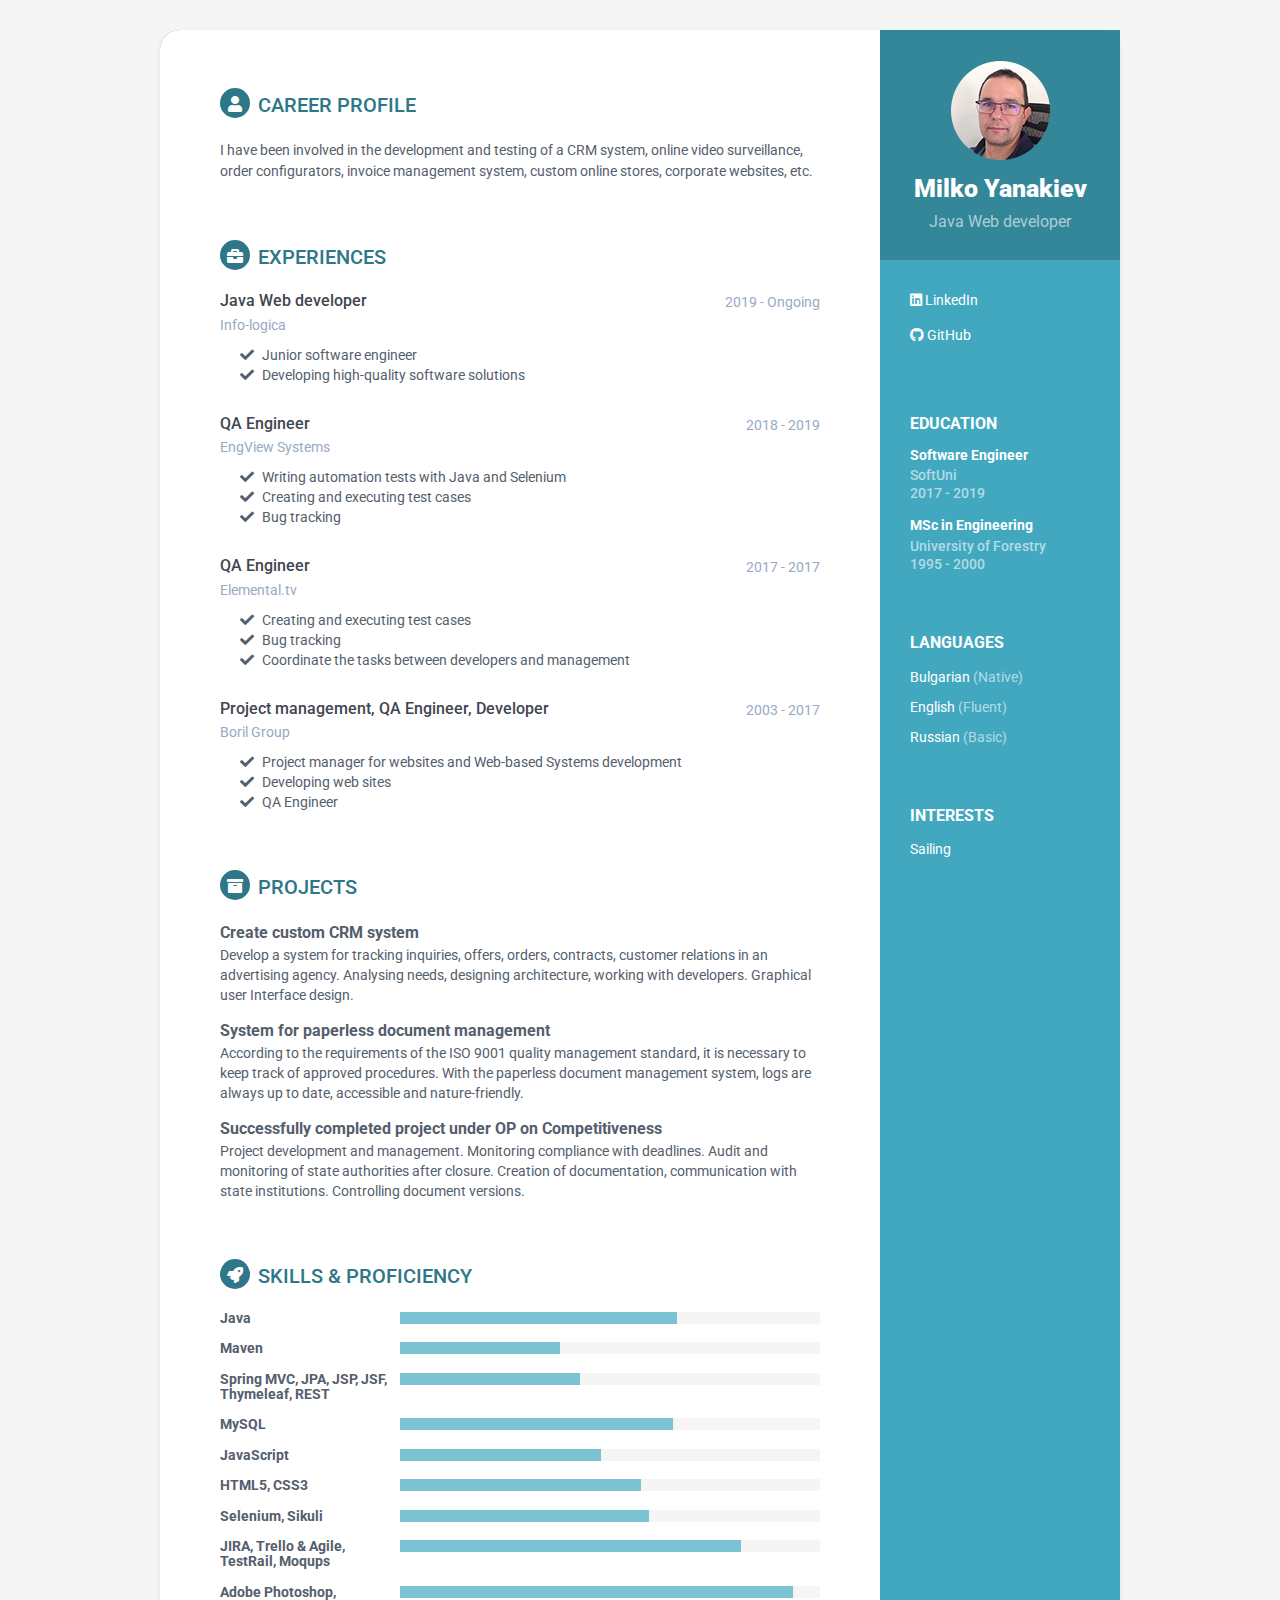
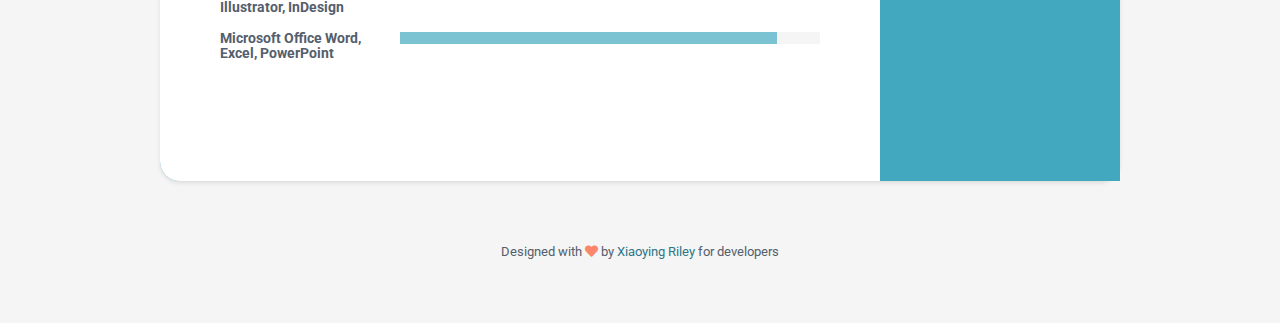
==== index.html @ 783be92c "JAVA amount update." ====
<!DOCTYPE html>
<!--[if IE 8]>
<html lang="en" class="ie8"> <![endif]-->
<!--[if IE 9]>
<html lang="en" class="ie9"> <![endif]-->
<!--[if !IE]><!-->
<html lang="en" xmlns="http://www.w3.org/1999/html"> <!--<![endif]-->
<head>
    <title>Milko's Resume</title>
    <!-- Meta -->
    <meta charset="utf-8">
    <meta content="IE=edge" http-equiv="X-UA-Compatible">
    <meta content="width=device-width, initial-scale=1.0" name="viewport">
    <meta content="Resume of Milko Yanakiev. Java developer" name="description">
    <meta content="Xiaoying Riley at 3rd Wave Media" name="author">
    <link href="favicon.ico" rel="shortcut icon">
<!--    <link href='https://fonts.googleapis.com/css?family=Roboto:400,500,400italic,300italic,300,500italic,700,700italic,900,900italic' rel='stylesheet' type='text/css'>-->
    <!-- Global CSS -->
    <link href="assets/plugins/bootstrap/css/bootstrap.min.css" rel="stylesheet">
    <!-- Plugins CSS -->
<!--    <link href="assets/plugins/font-awesome/css/font-awesome.css" rel="stylesheet">-->

    <!-- Theme CSS -->
    <link href="assets/css/styles.css" id="theme-style" rel="stylesheet">
    <!-- HTML5 shim and Respond.js for IE8 support of HTML5 elements and media queries -->
    <!--[if lt IE 9]>
    <script src="https://oss.maxcdn.com/html5shiv/3.7.2/html5shiv.min.js"></script>
    <script src="https://oss.maxcdn.com/respond/1.4.2/respond.min.js"></script>
    <![endif]-->
</head>

<body>
    <div class="wrapper">
        <div class="sidebar-wrapper">
            <div class="profile-container">
                <img alt="" class="profile" src="assets/images/profile.png"/>
                <h1 class="name">Milko Yanakiev</h1>
                <h3 class="tagline">Java Web developer</h3>

            </div><!--//profile-container-->
            <div class="contact-container container-block">
                <ul class="list-unstyled contact-list">
                    <li><a href="https://www.linkedin.com/in/milko-yanakiev/" target="_blank"><i class="fab fa-linkedin"></i> LinkedIn</a></li>
                    <li><a href="https://github.com/mvyanakiev" target="_blank"><i class="fab fa-github"></i> GitHub</a></li>
                </ul>

            </div><!--//contact-container-->
            <div class="education-container container-block">
                <h2 class="container-block-title">Education</h2>
                <div class="item">
                    <h4 class="degree">Software Engineer</h4>
                    <h5 class="meta">SoftUni</h5>
                    <div class="time">2017 - 2019</div>
                </div><!--//item-->
                <div class="item">
                    <h4 class="degree">MSc in Engineering</h4>
                    <h5 class="meta">University of Forestry</h5>
                    <div class="time">1995 - 2000</div>
                </div><!--//item-->
            </div><!--//education-container-->

            <div class="languages-container container-block">
                <h2 class="container-block-title">Languages</h2>
                <ul class="list-unstyled interests-list">
                    <li>Bulgarian <span class="lang-desc">(Native)</span></li>
                    <li>English <span class="lang-desc">(Fluent)</span></li>
                    <li>Russian <span class="lang-desc">(Basic)</span></li>
                </ul>
            </div><!--//interests-->

            <div class="interests-container container-block">
                <h2 class="container-block-title">Interests</h2>
                <ul class="list-unstyled interests-list">
                    <li>Sailing</li>
                </ul>
            </div><!--//interests-->

        </div><!--//sidebar-wrapper-->

        <div class="main-wrapper">

            <section class="section summary-section">
                <h2 class="section-title"><i class="fa fa-user"></i>Career Profile</h2>
                <div class="summary">
                    <p>I have been involved in the development and testing of a CRM system, online video surveillance, order
                        configurators, invoice management system, custom online stores, corporate websites, etc.</p>
                </div><!--//summary-->
            </section><!--//section-->

            <section class="section experiences-section">
                <h2 class="section-title"><i class="fa fa-briefcase"></i>Experiences</h2>

                <div class="item">
                    <div class="meta">
                        <div class="upper-row">
                            <h3 class="job-title">Java Web developer</h3>
                            <div class="time">2019 - Ongoing</div>
                        </div><!--//upper-row-->
                        <div class="company">Info-logica</div>
                    </div><!--//meta-->
                    <div class="details">
                        <p>
                        <ul>
                            <li>Junior software engineer</li>
                            <li>Developing high-quality software solutions</li>
                        </ul>
                        </p>
                    </div><!--//details-->
                </div><!--//item-->

                <div class="item">
                    <div class="meta">
                        <div class="upper-row">
                            <h3 class="job-title">QA Engineer</h3>
                            <div class="time">2018 - 2019</div>
                        </div><!--//upper-row-->
                        <div class="company">EngView Systems</div>
                    </div><!--//meta-->
                    <div class="details">
                        <p>
                        <ul>
                            <li>Writing automation tests with Java and Selenium</li>
                            <li>Creating and executing test cases</li>
                            <li>Bug tracking</li>
                        </ul>
                        </p>
                    </div><!--//details-->
                </div><!--//item-->

                <div class="item">
                    <div class="meta">
                        <div class="upper-row">
                            <h3 class="job-title">QA Engineer</h3>
                            <div class="time">2017 - 2017</div>
                        </div><!--//upper-row-->
                        <div class="company">Elemental.tv</div>
                    </div><!--//meta-->
                    <div class="details">
                        <p>
                        <ul>
                            <li>Creating and executing test cases</li>
                            <li>Bug tracking</li>
                            <li>Coordinate the tasks between developers and management</li>
                        </ul>
                        </p>
                    </div><!--//details-->
                </div><!--//item-->

                <div class="item">
                    <div class="meta">
                        <div class="upper-row">
                            <h3 class="job-title">Project management, QA Engineer, Developer</h3>
                            <div class="time">2003 - 2017</div>
                        </div><!--//upper-row-->
                        <div class="company">Boril Group</div>
                    </div><!--//meta-->
                    <div class="details">
                        <p>
                        <ul>
                            <li>Project manager for websites and Web-based Systems development</li>
                            <li>Developing web sites</li>
                            <li>QA Engineer</li>
                        </ul>
                        </p>

                    </div>
                </div>
            </section>

            <section class="section projects-section">
                <h2 class="section-title"><i class="fa fa-archive"></i>Projects</h2>
                <div class="item">
                    <span class="project-title"><strong>Create custom CRM system</strong></span>
                    <br>
                    <span class="project-tagline">Develop a system for tracking inquiries, offers, orders, contracts, customer relations in an advertising agency. Analysing needs, designing architecture, working with developers. Graphical user Interface design.</span>
                </div><!--//item-->
                <div class="item">
                    <span class="project-title"><strong>System for paperless document management</strong></span>
                    <br>
                    <span class="project-tagline">According to the requirements of the ISO 9001 quality management standard, it is necessary to keep track of approved procedures. With the paperless document management system, logs are always up to date, accessible and nature-friendly.</span>
                </div><!--//item-->
                <div class="item">
                    <span class="project-title"><strong>Successfully completed project under OP on Competitiveness</strong></span>
                    <br>
                    <span class="project-tagline">Project development and management. Monitoring compliance with deadlines. Audit and monitoring of state authorities after closure. Creation of documentation, communication with state institutions. Controlling document versions.
</span>
                </div><!--//item-->


            </section><!--//section-->

            <section class="skills-section section">
                <h2 class="section-title"><i class="fa fa-rocket"></i>Skills &amp; Proficiency</h2>
                <div class="skillset">

                    <div class="item">
                        <h3 class="level-title">Java</h3>
                        <div class="level-bar">
                            <div class="level-bar-inner" data-level="69%">
                            </div>
                        </div><!--//level-bar-->
                    </div><!--//item-->

                    <div class="item">
                        <h3 class="level-title">Maven</h3>
                        <div class="level-bar">
                            <div class="level-bar-inner" data-level="40%">
                            </div>
                        </div><!--//level-bar-->

                    </div><!--//item-->
                    <div class="item">
                        <h3 class="level-title">Spring MVC, JPA, JSP, JSF, Thymeleaf, REST</h3>
                        <div class="level-bar">
                            <div class="level-bar-inner" data-level="45%">
                            </div>
                        </div><!--//level-bar-->
                    </div><!--//item-->

                    <div class="item">
                        <h3 class="level-title">MySQL</h3>
                        <div class="level-bar">
                            <div class="level-bar-inner" data-level="68%">
                            </div>
                        </div><!--//level-bar-->
                    </div><!--//item-->

                    <div class="item">
                        <h3 class="level-title">JavaScript</h3>
                        <div class="level-bar">
                            <div class="level-bar-inner" data-level="50%">
                            </div>
                        </div><!--//level-bar-->
                    </div><!--//item-->

                    <div class="item">
                        <h3 class="level-title">HTML5, CSS3</h3>
                        <div class="level-bar">
                            <div class="level-bar-inner" data-level="60%">
                            </div>
                        </div><!--//level-bar-->
                    </div><!--//item-->

                    <div class="item">
                        <h3 class="level-title">Selenium, Sikuli</h3>
                        <div class="level-bar">
                            <div class="level-bar-inner" data-level="62%">
                            </div>
                        </div><!--//level-bar-->
                    </div><!--//item-->

                    <div class="item">
                        <h3 class="level-title">JIRA, Trello & Agile, TestRail, Moqups</h3>
                        <div class="level-bar">
                            <div class="level-bar-inner" data-level="85%">
                            </div>
                        </div><!--//level-bar-->
                    </div><!--//item-->

                    <div class="item">
                        <h3 class="level-title">Adobe Photoshop, Illustrator, InDesign</h3>
                        <div class="level-bar">
                            <div class="level-bar-inner" data-level="98%">
                            </div>
                        </div><!--//level-bar-->
                    </div><!--//item-->

                    <div class="item">
                        <h3 class="level-title">Microsoft Office Word, Excel, PowerPoint</h3>
                        <div class="level-bar">
                            <div class="level-bar-inner" data-level="94%">
                            </div>
                        </div><!--//level-bar-->
                    </div><!--//item-->

                </div>
            </section><!--//skills-section-->

        </div><!--//main-body-->
    </div>

    <footer class="footer">
        <div class="text-center">
            <!--/* This template is released under the Creative Commons Attribution 3.0 License. Please keep the attribution link below when using for your own project. Thank you for your support. :) If you'd like to use the template without the attribution, you can check out other license options via our website: themes.3rdwavemedia.com */-->
            <small class="copyright">Designed with <i class="fa fa-heart"></i> by <a href="http://themes.3rdwavemedia.com" target="_blank">Xiaoying Riley</a> for developers
            </small>
        </div><!--//container-->
    </footer><!--//footer-->

    <!-- Javascript -->
    <script src="assets/plugins/jquery-1.11.3.min.js" type="text/javascript"></script>
    <script src="assets/plugins/bootstrap/js/bootstrap.min.js" type="text/javascript"></script>
    <!-- custom js -->
    <script src="assets/js/main.js" type="text/javascript"></script>
</body>
</html>
---- assets/css/styles.css ----
/*   
 * Template Name: Orbit - Responsive Resume/CV Template for Developers
 * Version: 1.0
 * Author: Xiaoying Riley
 * Twitter: @3rdwave_themes
 * License: Creative Commons Attribution 3.0 License
 * Website: http://themes.3rdwavemedia.com/
*/
/* styles.css */
/* ======= Base ======= */
@import url(https://use.fontawesome.com/releases/v5.8.2/css/all.css);
@import url('https://fonts.googleapis.com/css?family=Roboto:400,700&display=swap');

body {
    font-family: 'Roboto', sans-serif;
    color: #545E6C;
    background: #f5f5f5;
    font-size: 14px;
    padding: 30px;
    -webkit-font-smoothing: antialiased;
    -moz-osx-font-smoothing: grayscale;
}

h1,
h2,
h3,
h4,
h5,
h6 {
    font-weight: 700;
}

a {
    color: #2d7788;
    -webkit-transition: all 0.4s ease-in-out;
    -moz-transition: all 0.4s ease-in-out;
    -ms-transition: all 0.4s ease-in-out;
    -o-transition: all 0.4s ease-in-out;
}

a:hover {
    text-decoration: underline;
    color: #1a454f;
}

a:focus {
    text-decoration: none;
}

p {
    line-height: 1.5;
}

.wrapper {
    background: #42A8C0;
    max-width: 960px;
    margin: 0 auto;
    position: relative;
    -webkit-box-shadow: 0px 2px 4px rgba(0, 0, 0, 0.1);
    -moz-box-shadow: 0px 2px 4px rgba(0, 0, 0, 0.1);
    box-shadow: 0px 2px 4px rgba(0, 0, 0, 0.1);
    border-radius: 20px;
}

.sidebar-wrapper {
    background: #42A8C0;
    position: absolute;
    right: 0;
    width: 240px;
    height: 100%;
    min-height: 800px;
    color: #fff;
}

.sidebar-wrapper a {
    color: #fff;
}

.sidebar-wrapper .profile-container {
    padding: 30px;
    background: rgba(0, 0, 0, 0.2);
    text-align: center;
    color: #fff;
}

.sidebar-wrapper .name {
    font-size: 25px;
    font-weight: 900;
    margin-top: 0;
    margin-bottom: 10px;
}

.sidebar-wrapper .tagline {
    color: rgba(255, 255, 255, 0.6);
    font-size: 16px;
    font-weight: 400;
    margin-top: 0;
    margin-bottom: 0;
}

.sidebar-wrapper .profile {
    margin-bottom: 15px;
}

.sidebar-wrapper .contact-list .fa {
    margin-right: 5px;
    font-size: 18px;
    vertical-align: middle;
}

.sidebar-wrapper .contact-list li {
    margin-bottom: 15px;
}

.sidebar-wrapper .contact-list li:last-child {
    margin-bottom: 0;
}

.sidebar-wrapper .contact-list .email .fa {
    font-size: 14px;
}

.sidebar-wrapper .container-block {
    padding: 30px;
}

.sidebar-wrapper .container-block-title {
    text-transform: uppercase;
    font-size: 16px;
    font-weight: 700;
    margin-top: 0;
    margin-bottom: 15px;
}

.sidebar-wrapper .degree {
    font-size: 14px;
    margin-top: 0;
    margin-bottom: 5px;
}

.sidebar-wrapper .education-container .item {
    margin-bottom: 15px;
}

.sidebar-wrapper .education-container .item:last-child {
    margin-bottom: 0;
}

.sidebar-wrapper .education-container .meta {
    color: rgba(255, 255, 255, 0.6);
    font-weight: 500;
    margin-bottom: 0;
    margin-top: 0;
}

.sidebar-wrapper .education-container .time {
    color: rgba(255, 255, 255, 0.6);
    font-weight: 500;
    margin-bottom: 0px;
}

.sidebar-wrapper .languages-container .lang-desc {
    color: rgba(255, 255, 255, 0.6);
}

.sidebar-wrapper .languages-list {
    margin-bottom: 0;
}

.sidebar-wrapper .languages-list li {
    margin-bottom: 10px;
}

.sidebar-wrapper .languages-list li:last-child {
    margin-bottom: 0;
}

.sidebar-wrapper .interests-list {
    margin-bottom: 0;
}

.sidebar-wrapper .interests-list li {
    margin-bottom: 10px;
}

.sidebar-wrapper .interests-list li:last-child {
    margin-bottom: 0;
}

.main-wrapper {
    background: #fff;
    padding: 60px;
    padding-right: 300px;
    border-radius: 20px;
}

.main-wrapper .section-title {
    text-transform: uppercase;
    font-size: 20px;
    font-weight: 500;
    color: #2d7788;
    position: relative;
    margin-top: 0;
    margin-bottom: 20px;
}

.main-wrapper .section-title .fa {
    width: 30px;
    height: 30px;
    margin-right: 8px;
    display: inline-block;
    color: #fff;
    -webkit-border-radius: 50%;
    -moz-border-radius: 50%;
    -ms-border-radius: 50%;
    -o-border-radius: 50%;
    border-radius: 50%;
    -moz-background-clip: padding;
    -webkit-background-clip: padding-box;
    background-clip: padding-box;
    background: #2d7788;
    text-align: center;
    padding-top: 8px;
    font-size: 16px;
    position: relative;
    top: -2px;
}

.main-wrapper .section {
    margin-bottom: 60px;
}

.main-wrapper .experiences-section .item {
    margin-bottom: 30px;
}

.main-wrapper .upper-row {
    position: relative;
    overflow: hidden;
    margin-bottom: 2px;
    padding-bottom: 3px;
}

.main-wrapper .job-title {
    color: #3F4650;
    font-size: 16px;
    margin-top: 0;
    margin-bottom: 0;
    font-weight: 500;
    height: auto;
}

.main-wrapper .time {
    position: absolute;
    right: 0;
    top: 0;
    color: #97AAC3;
}

.main-wrapper .company {
    margin-bottom: 10px;
    color: #97AAC3;
}

.main-wrapper .project-title {
    font-size: 16px;
    font-weight: 400;
    margin-top: 0;
    margin-bottom: 1em;
}

.main-wrapper .projects-section .intro {
    margin-bottom: 30px;
}

.main-wrapper .projects-section .item {
    margin-bottom: 15px;
}

.skillset .item {
    margin-bottom: 15px;
    overflow: hidden;
}

.skillset .level-title {
    font-size: 14px;
    margin-top: 0;
    margin-bottom: 12px;
}

.skillset .level-bar {
    height: 12px;
    background: #f5f5f5;
}

.skillset .level-bar-inner {
    height: 12px;
    background: #7bc2d3;
}

.footer {
    padding: 30px;
    padding-top: 60px;
}

.footer .copyright {
    line-height: 1.6;
    color: #545E6C;
    font-size: 13px;
}

.footer .fa-heart {
    color: #fb866a;
}


/* added by Milko */

.details ul {
    margin-top: 0;
    margin-bottom: 10px;
    list-style: none outside;
    padding-inline-start: 20px;
}

.details ul li:before {
    font-family: "Font Awesome 5 Free";
    content: '\f00c';
    font-weight: 900;
    margin-right: 0.6em;
}


/* Extra small devices (phones, less than 768px) */
@media (max-width: 767px) {
    .sidebar-wrapper {
        position: static;
        width: inherit;
    }

    .main-wrapper {
        padding: 30px;
    }

    .main-wrapper .time {
        position: static;
        display: block;
        margin-top: 5px;
    }

    .main-wrapper .upper-row {
        margin-bottom: 0;
    }
}

/* Small devices (tablets, 768px and up) */
/* Medium devices (desktops, 992px and up) */
@media (min-width: 992px) {
    .skillset .level-title {
        display: inline-block;
        float: left;
        width: 30%;
        margin-bottom: 0;
    }

    .skillset .level-bar {
        display: inline-block;
        width: 70%;
        float: left;
        position: relative;
        top: 1px;
    }
}

/* Large devices (large desktops, 1200px and up) */
/* Ex-Large devices (large desktops, 1200px and up) */
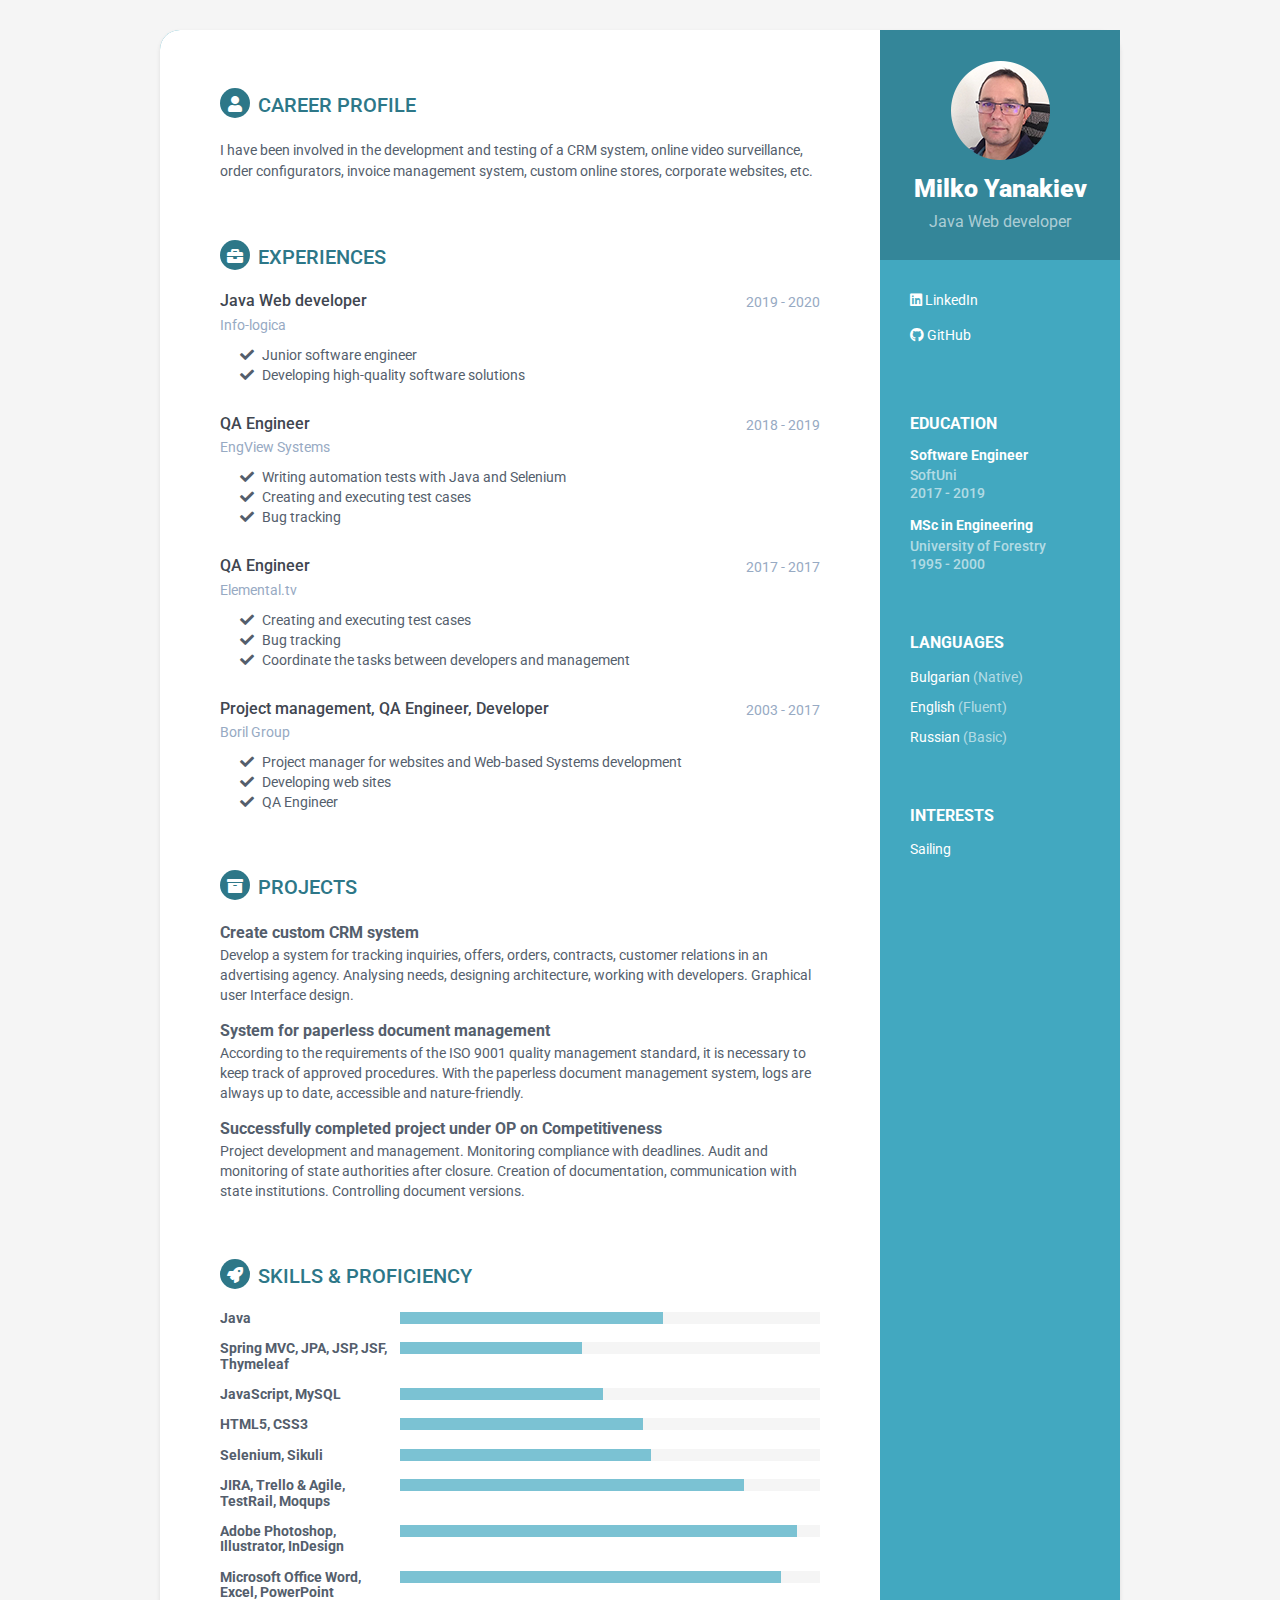
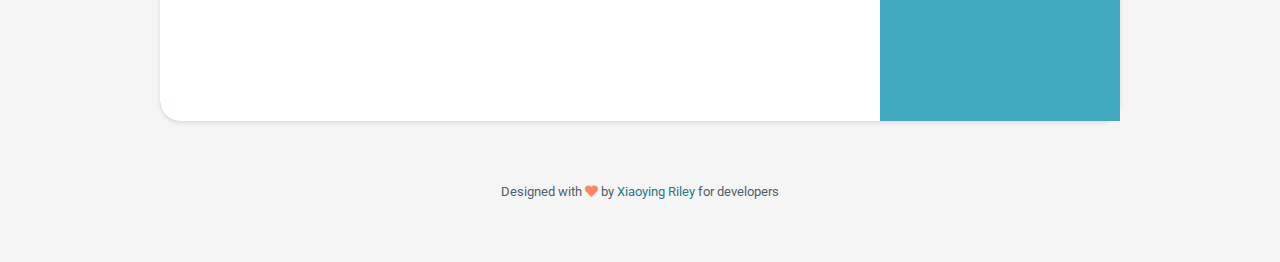
==== commit 55dcdf04: "Add year of end." ====
--- a/index.html
+++ b/index.html
@@ -94,7 +94,7 @@
                     <div class="meta">
                         <div class="upper-row">
                             <h3 class="job-title">Java Web developer</h3>
-                            <div class="time">2019 - Ongoing</div>
+                            <div class="time">2019 - 2020</div>
                         </div><!--//upper-row-->
                         <div class="company">Info-logica</div>
                     </div><!--//meta-->
@@ -196,21 +196,13 @@
                     <div class="item">
                         <h3 class="level-title">Java</h3>
                         <div class="level-bar">
-                            <div class="level-bar-inner" data-level="69%">
-                            </div>
-                        </div><!--//level-bar-->
-                    </div><!--//item-->
-
-                    <div class="item">
-                        <h3 class="level-title">Maven</h3>
-                        <div class="level-bar">
-                            <div class="level-bar-inner" data-level="40%">
-                            </div>
-                        </div><!--//level-bar-->
-
-                    </div><!--//item-->
-                    <div class="item">
-                        <h3 class="level-title">Spring MVC, JPA, JSP, JSF, Thymeleaf, REST</h3>
+                            <div class="level-bar-inner" data-level="65%">
+                            </div>
+                        </div><!--//level-bar-->
+                    </div><!--//item-->
+
+                    <div class="item">
+                        <h3 class="level-title">Spring MVC, JPA, JSP, JSF, Thymeleaf</h3>
                         <div class="level-bar">
                             <div class="level-bar-inner" data-level="45%">
                             </div>
@@ -218,15 +210,7 @@
                     </div><!--//item-->
 
                     <div class="item">
-                        <h3 class="level-title">MySQL</h3>
-                        <div class="level-bar">
-                            <div class="level-bar-inner" data-level="68%">
-                            </div>
-                        </div><!--//level-bar-->
-                    </div><!--//item-->
-
-                    <div class="item">
-                        <h3 class="level-title">JavaScript</h3>
+                        <h3 class="level-title">JavaScript, MySQL</h3>
                         <div class="level-bar">
                             <div class="level-bar-inner" data-level="50%">
                             </div>
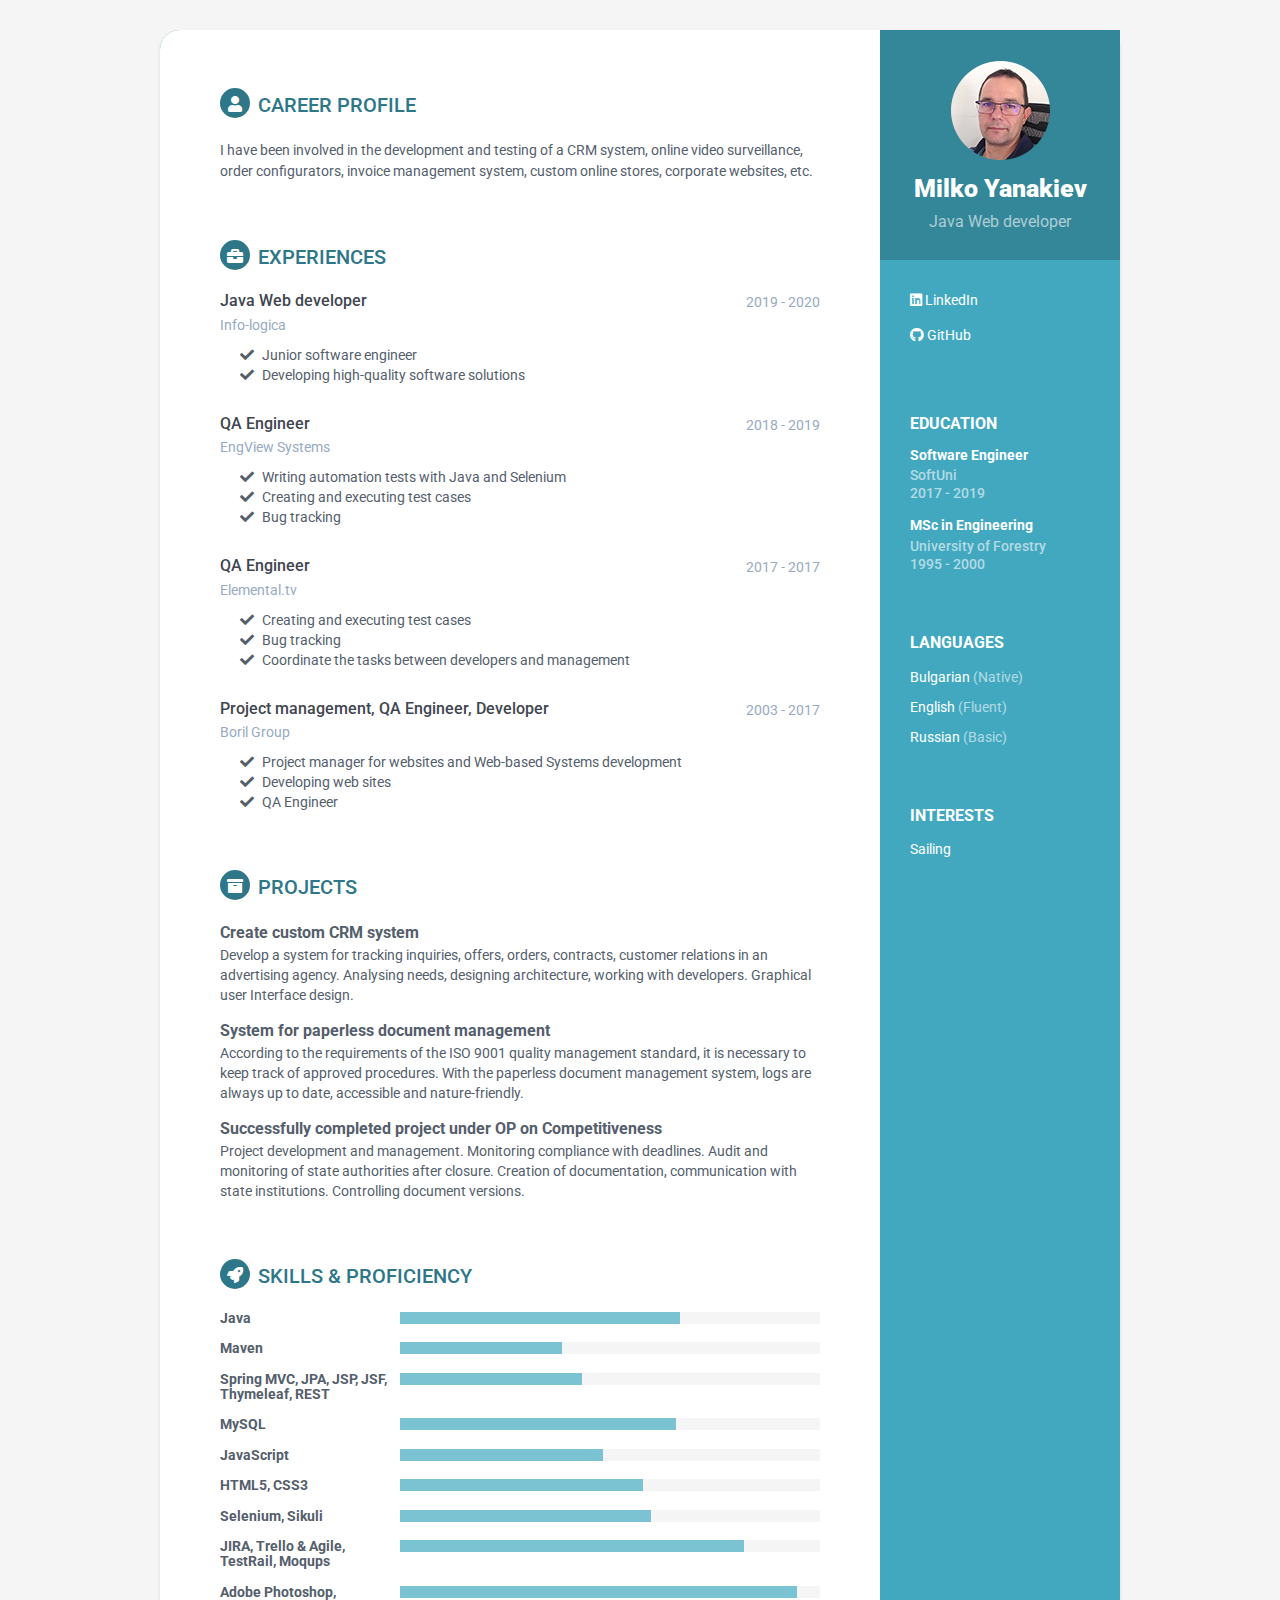
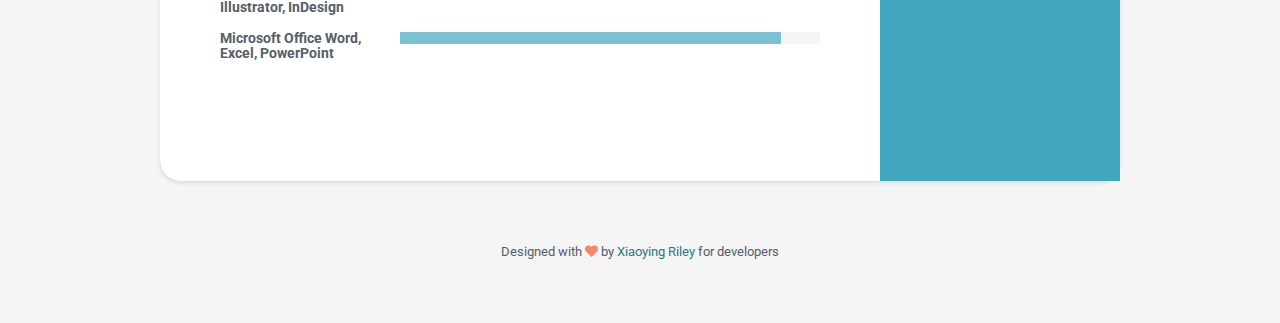
==== commit f49cf4b2: "Merge pull request #2 from mvyanakiev/infologica-end" ====
--- a/index.html
+++ b/index.html
@@ -196,13 +196,21 @@
                     <div class="item">
                         <h3 class="level-title">Java</h3>
                         <div class="level-bar">
-                            <div class="level-bar-inner" data-level="65%">
-                            </div>
-                        </div><!--//level-bar-->
-                    </div><!--//item-->
-
-                    <div class="item">
-                        <h3 class="level-title">Spring MVC, JPA, JSP, JSF, Thymeleaf</h3>
+                            <div class="level-bar-inner" data-level="69%">
+                            </div>
+                        </div><!--//level-bar-->
+                    </div><!--//item-->
+
+                    <div class="item">
+                        <h3 class="level-title">Maven</h3>
+                        <div class="level-bar">
+                            <div class="level-bar-inner" data-level="40%">
+                            </div>
+                        </div><!--//level-bar-->
+
+                    </div><!--//item-->
+                    <div class="item">
+                        <h3 class="level-title">Spring MVC, JPA, JSP, JSF, Thymeleaf, REST</h3>
                         <div class="level-bar">
                             <div class="level-bar-inner" data-level="45%">
                             </div>
@@ -210,7 +218,15 @@
                     </div><!--//item-->
 
                     <div class="item">
-                        <h3 class="level-title">JavaScript, MySQL</h3>
+                        <h3 class="level-title">MySQL</h3>
+                        <div class="level-bar">
+                            <div class="level-bar-inner" data-level="68%">
+                            </div>
+                        </div><!--//level-bar-->
+                    </div><!--//item-->
+
+                    <div class="item">
+                        <h3 class="level-title">JavaScript</h3>
                         <div class="level-bar">
                             <div class="level-bar-inner" data-level="50%">
                             </div>
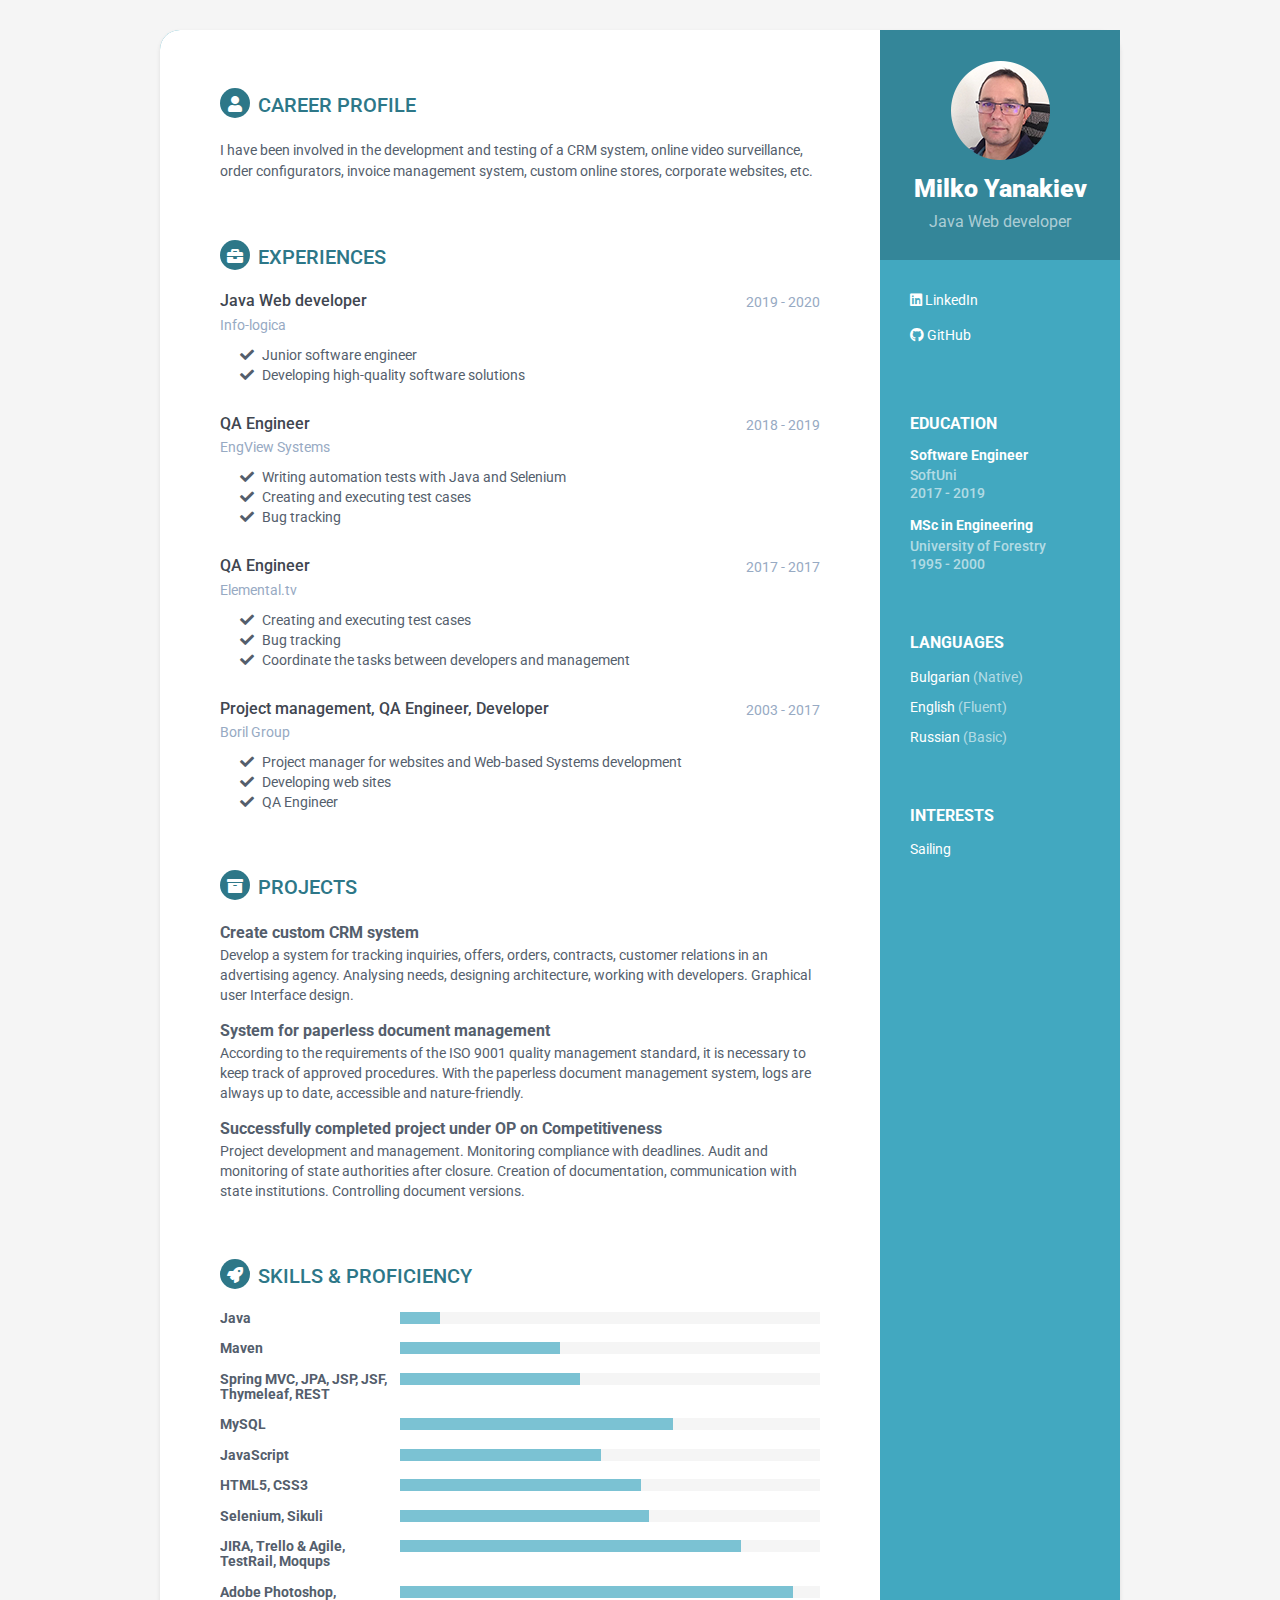
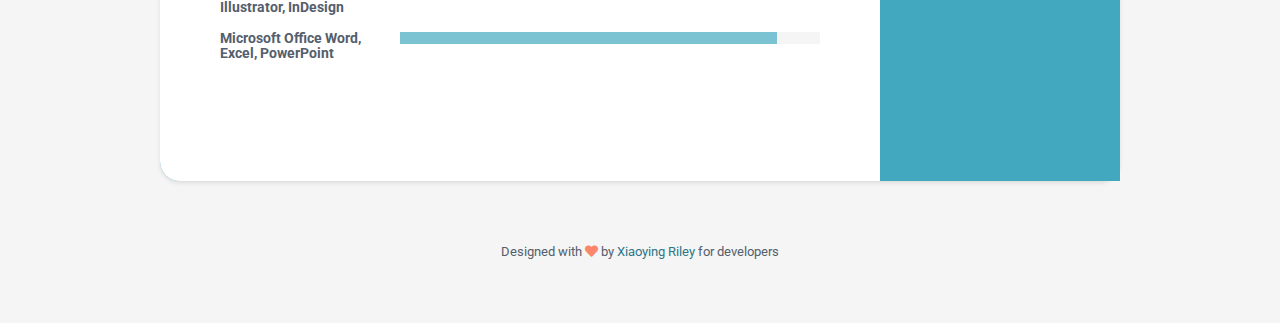
==== commit 1e3bb93d: "J-10%" ====
--- a/index.html
+++ b/index.html
@@ -196,8 +196,8 @@
                     <div class="item">
                         <h3 class="level-title">Java</h3>
                         <div class="level-bar">
-                            <div class="level-bar-inner" data-level="69%">
-                            </div>
+                            <div class="level-bar-inner" data-level="10%">
+                        </div>
                         </div><!--//level-bar-->
                     </div><!--//item-->
 
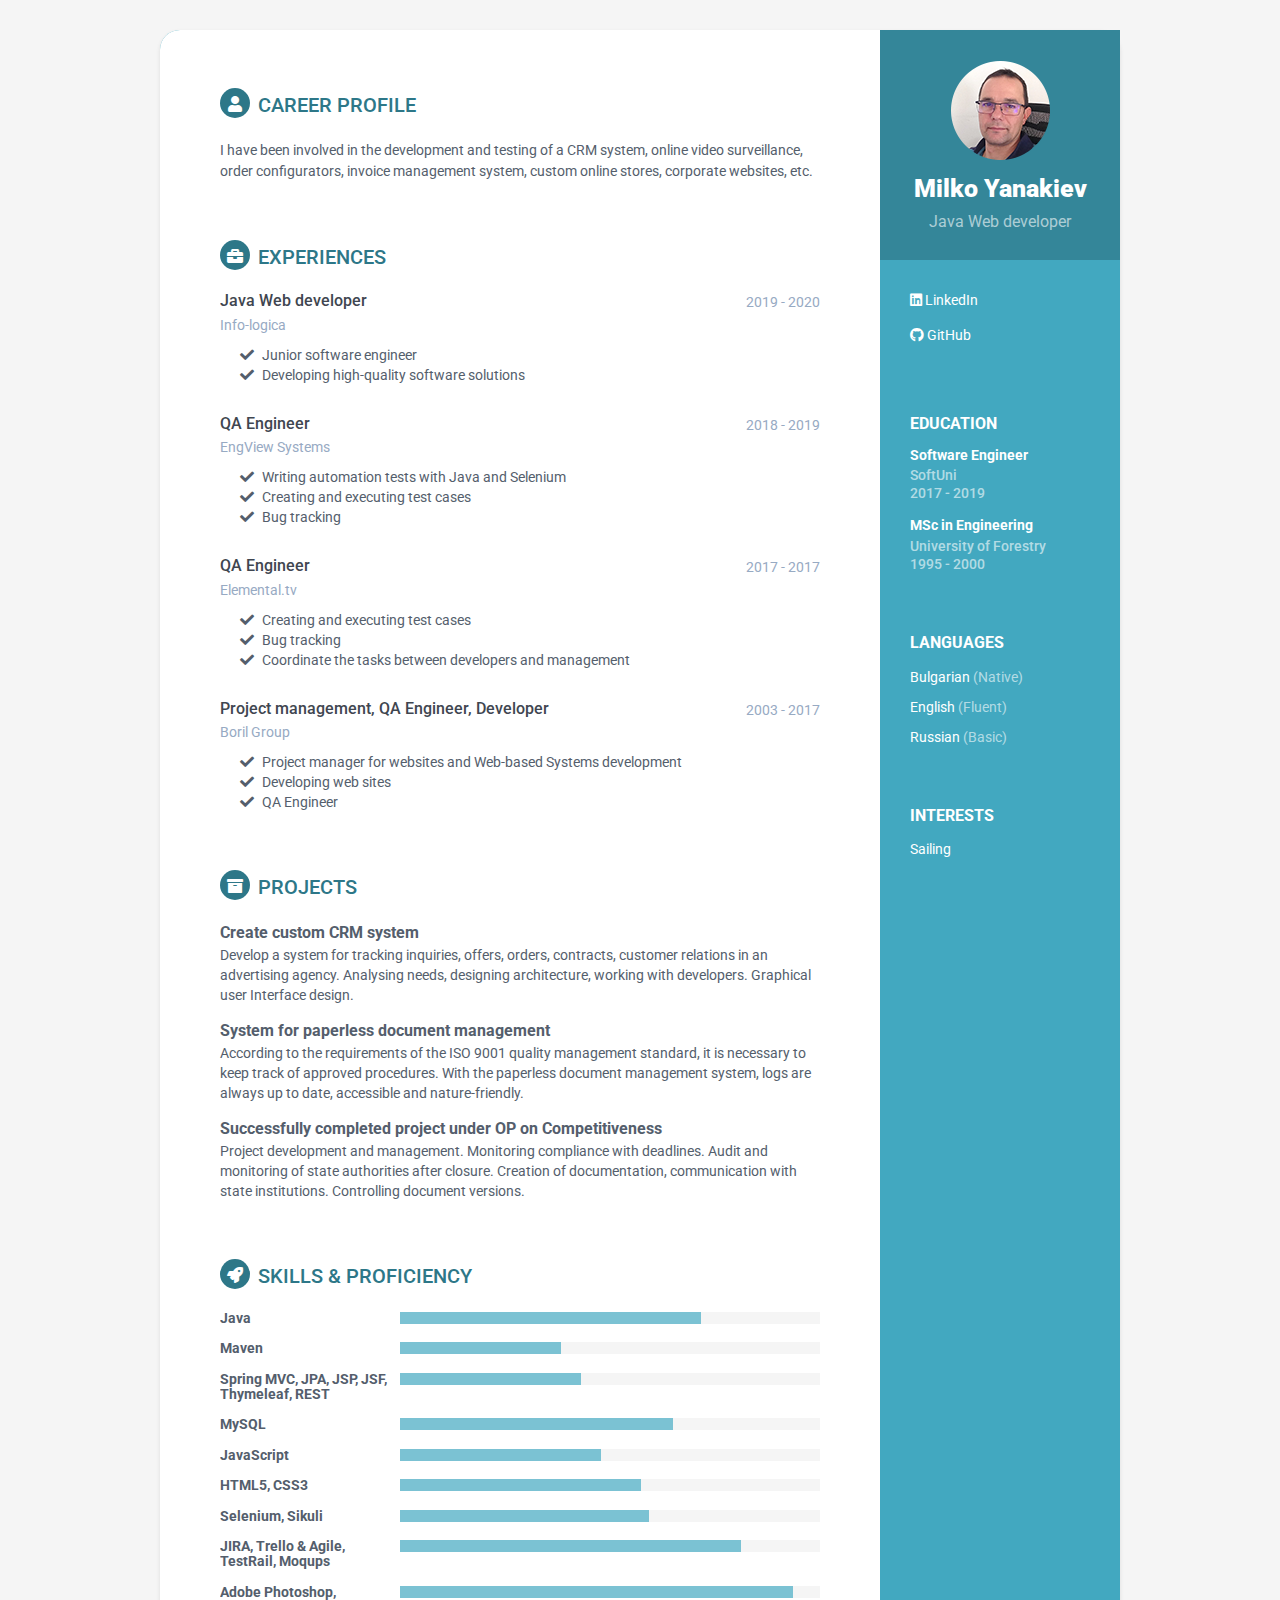
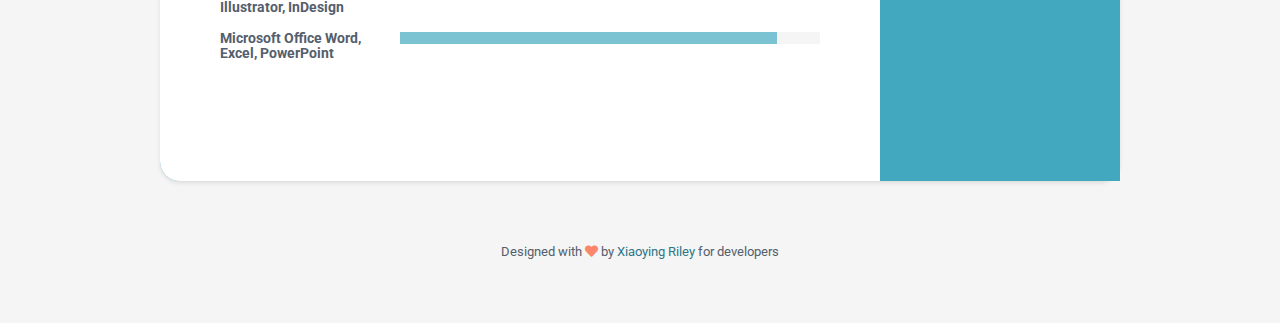
==== commit f204c077: "Java restore." ====
--- a/index.html
+++ b/index.html
@@ -196,8 +196,8 @@
                     <div class="item">
                         <h3 class="level-title">Java</h3>
                         <div class="level-bar">
-                            <div class="level-bar-inner" data-level="10%">
-                        </div>
+                            <div class="level-bar-inner" data-level="75%">
+                            </div>
                         </div><!--//level-bar-->
                     </div><!--//item-->
 
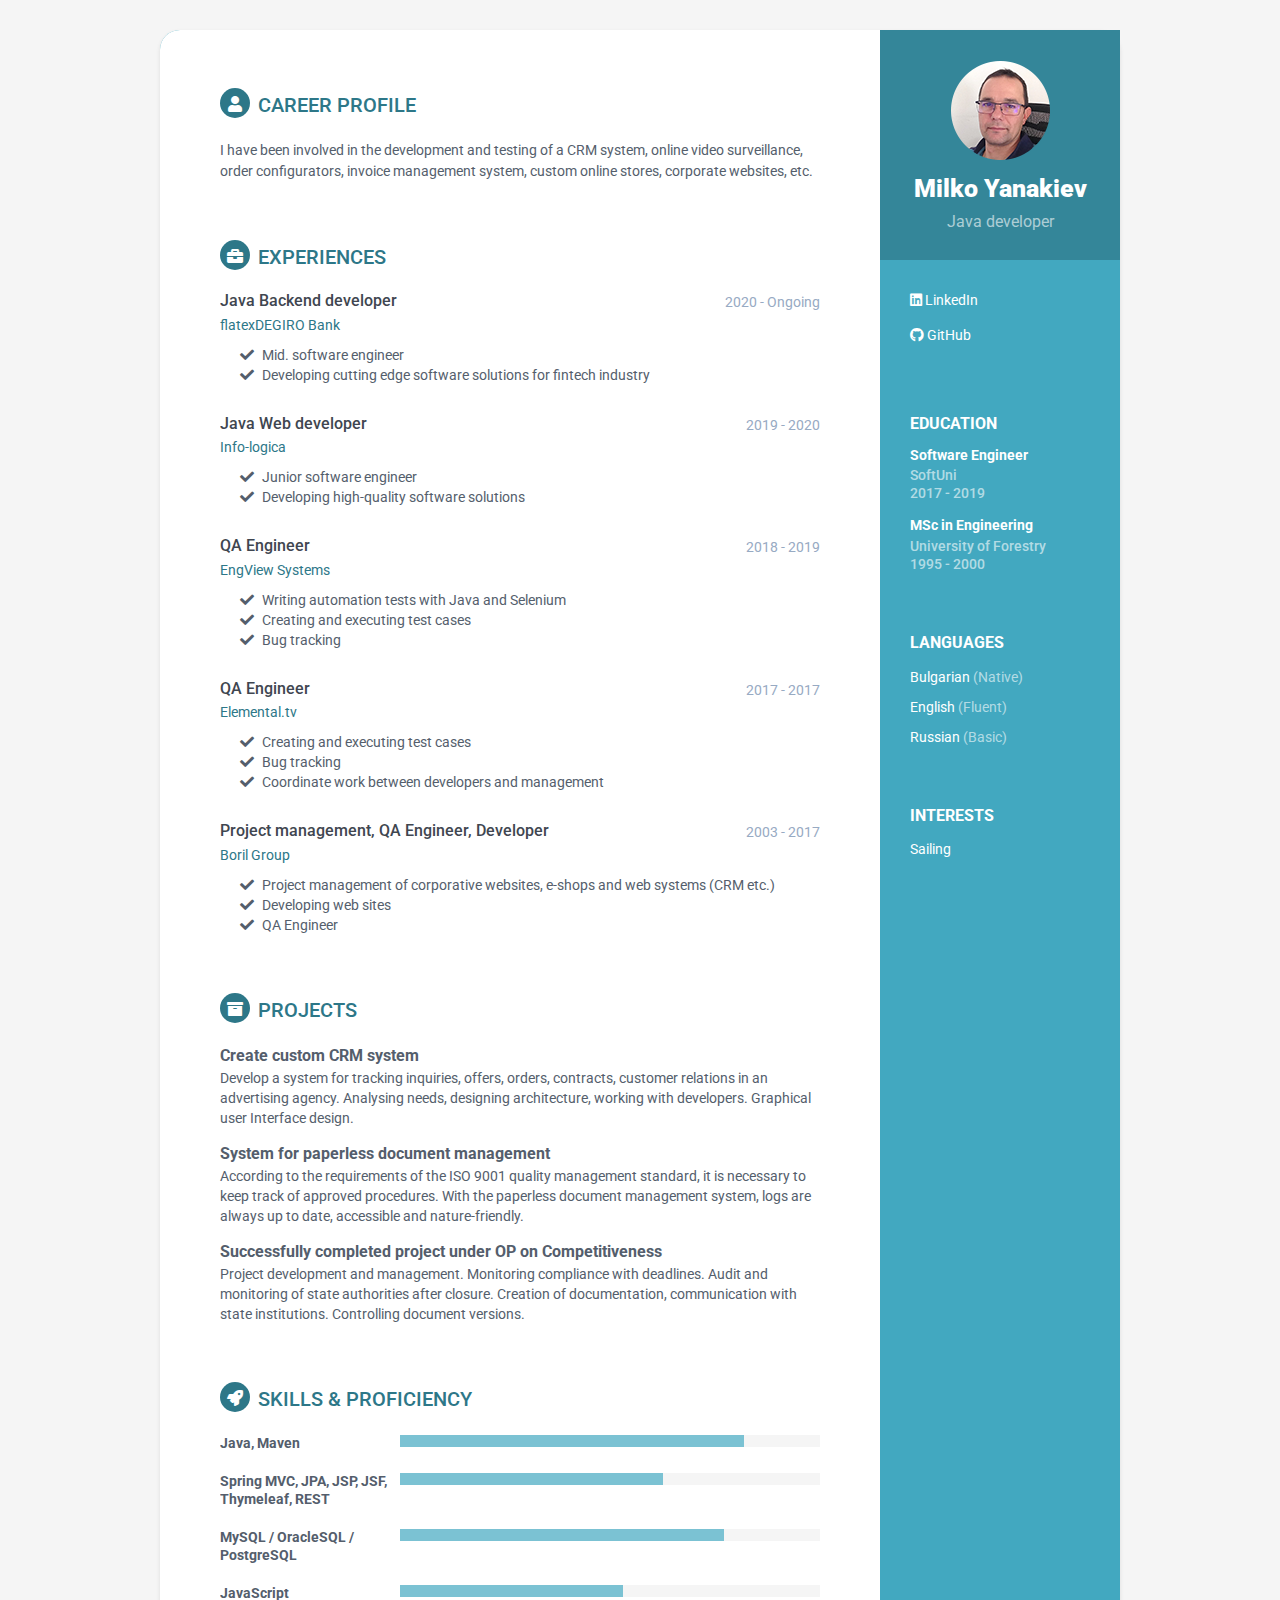
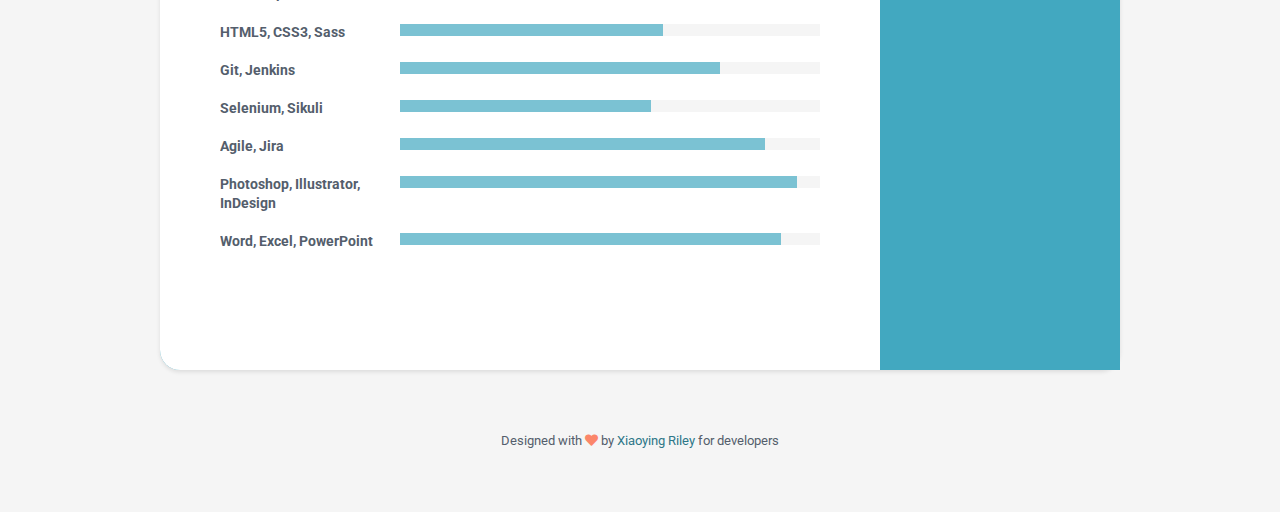
==== commit 89c22311: "Updated." ====
--- a/index.html
+++ b/index.html
@@ -6,285 +6,312 @@
 <!--[if !IE]><!-->
 <html lang="en" xmlns="http://www.w3.org/1999/html"> <!--<![endif]-->
 <head>
-    <title>Milko's Resume</title>
-    <!-- Meta -->
-    <meta charset="utf-8">
-    <meta content="IE=edge" http-equiv="X-UA-Compatible">
-    <meta content="width=device-width, initial-scale=1.0" name="viewport">
-    <meta content="Resume of Milko Yanakiev. Java developer" name="description">
-    <meta content="Xiaoying Riley at 3rd Wave Media" name="author">
-    <link href="favicon.ico" rel="shortcut icon">
-<!--    <link href='https://fonts.googleapis.com/css?family=Roboto:400,500,400italic,300italic,300,500italic,700,700italic,900,900italic' rel='stylesheet' type='text/css'>-->
-    <!-- Global CSS -->
-    <link href="assets/plugins/bootstrap/css/bootstrap.min.css" rel="stylesheet">
-    <!-- Plugins CSS -->
-<!--    <link href="assets/plugins/font-awesome/css/font-awesome.css" rel="stylesheet">-->
-
-    <!-- Theme CSS -->
-    <link href="assets/css/styles.css" id="theme-style" rel="stylesheet">
-    <!-- HTML5 shim and Respond.js for IE8 support of HTML5 elements and media queries -->
-    <!--[if lt IE 9]>
-    <script src="https://oss.maxcdn.com/html5shiv/3.7.2/html5shiv.min.js"></script>
-    <script src="https://oss.maxcdn.com/respond/1.4.2/respond.min.js"></script>
-    <![endif]-->
+  <title>Milko's Resume</title>
+  <!-- Meta -->
+  <meta charset="utf-8">
+  <meta content="IE=edge" http-equiv="X-UA-Compatible">
+  <meta content="width=device-width, initial-scale=1.0" name="viewport">
+  <meta content="Resume of Milko Yanakiev. Java developer" name="description">
+  <meta content="Xiaoying Riley at 3rd Wave Media" name="author">
+  <link href="favicon.ico" rel="shortcut icon">
+  <!--    <link href='https://fonts.googleapis.com/css?family=Roboto:400,500,400italic,300italic,300,500italic,700,700italic,900,900italic' rel='stylesheet' type='text/css'>-->
+  <!-- Global CSS -->
+  <link href="assets/plugins/bootstrap/css/bootstrap.min.css" rel="stylesheet">
+  <!-- Plugins CSS -->
+  <!--    <link href="assets/plugins/font-awesome/css/font-awesome.css" rel="stylesheet">-->
+
+  <!-- Theme CSS -->
+  <link href="assets/css/styles.css" id="theme-style" rel="stylesheet">
+  <!-- HTML5 shim and Respond.js for IE8 support of HTML5 elements and media queries -->
+  <!--[if lt IE 9]>
+  <script src="https://oss.maxcdn.com/html5shiv/3.7.2/html5shiv.min.js"></script>
+  <script src="https://oss.maxcdn.com/respond/1.4.2/respond.min.js"></script>
+  <![endif]-->
 </head>
 
 <body>
-    <div class="wrapper">
-        <div class="sidebar-wrapper">
-            <div class="profile-container">
-                <img alt="" class="profile" src="assets/images/profile.png"/>
-                <h1 class="name">Milko Yanakiev</h1>
-                <h3 class="tagline">Java Web developer</h3>
-
-            </div><!--//profile-container-->
-            <div class="contact-container container-block">
-                <ul class="list-unstyled contact-list">
-                    <li><a href="https://www.linkedin.com/in/milko-yanakiev/" target="_blank"><i class="fab fa-linkedin"></i> LinkedIn</a></li>
-                    <li><a href="https://github.com/mvyanakiev" target="_blank"><i class="fab fa-github"></i> GitHub</a></li>
-                </ul>
-
-            </div><!--//contact-container-->
-            <div class="education-container container-block">
-                <h2 class="container-block-title">Education</h2>
-                <div class="item">
-                    <h4 class="degree">Software Engineer</h4>
-                    <h5 class="meta">SoftUni</h5>
-                    <div class="time">2017 - 2019</div>
-                </div><!--//item-->
-                <div class="item">
-                    <h4 class="degree">MSc in Engineering</h4>
-                    <h5 class="meta">University of Forestry</h5>
-                    <div class="time">1995 - 2000</div>
-                </div><!--//item-->
-            </div><!--//education-container-->
-
-            <div class="languages-container container-block">
-                <h2 class="container-block-title">Languages</h2>
-                <ul class="list-unstyled interests-list">
-                    <li>Bulgarian <span class="lang-desc">(Native)</span></li>
-                    <li>English <span class="lang-desc">(Fluent)</span></li>
-                    <li>Russian <span class="lang-desc">(Basic)</span></li>
-                </ul>
-            </div><!--//interests-->
-
-            <div class="interests-container container-block">
-                <h2 class="container-block-title">Interests</h2>
-                <ul class="list-unstyled interests-list">
-                    <li>Sailing</li>
-                </ul>
-            </div><!--//interests-->
-
-        </div><!--//sidebar-wrapper-->
-
-        <div class="main-wrapper">
-
-            <section class="section summary-section">
-                <h2 class="section-title"><i class="fa fa-user"></i>Career Profile</h2>
-                <div class="summary">
-                    <p>I have been involved in the development and testing of a CRM system, online video surveillance, order
-                        configurators, invoice management system, custom online stores, corporate websites, etc.</p>
-                </div><!--//summary-->
-            </section><!--//section-->
-
-            <section class="section experiences-section">
-                <h2 class="section-title"><i class="fa fa-briefcase"></i>Experiences</h2>
-
-                <div class="item">
-                    <div class="meta">
-                        <div class="upper-row">
-                            <h3 class="job-title">Java Web developer</h3>
-                            <div class="time">2019 - 2020</div>
-                        </div><!--//upper-row-->
-                        <div class="company">Info-logica</div>
-                    </div><!--//meta-->
-                    <div class="details">
-                        <p>
-                        <ul>
-                            <li>Junior software engineer</li>
-                            <li>Developing high-quality software solutions</li>
-                        </ul>
-                        </p>
-                    </div><!--//details-->
-                </div><!--//item-->
-
-                <div class="item">
-                    <div class="meta">
-                        <div class="upper-row">
-                            <h3 class="job-title">QA Engineer</h3>
-                            <div class="time">2018 - 2019</div>
-                        </div><!--//upper-row-->
-                        <div class="company">EngView Systems</div>
-                    </div><!--//meta-->
-                    <div class="details">
-                        <p>
-                        <ul>
-                            <li>Writing automation tests with Java and Selenium</li>
-                            <li>Creating and executing test cases</li>
-                            <li>Bug tracking</li>
-                        </ul>
-                        </p>
-                    </div><!--//details-->
-                </div><!--//item-->
-
-                <div class="item">
-                    <div class="meta">
-                        <div class="upper-row">
-                            <h3 class="job-title">QA Engineer</h3>
-                            <div class="time">2017 - 2017</div>
-                        </div><!--//upper-row-->
-                        <div class="company">Elemental.tv</div>
-                    </div><!--//meta-->
-                    <div class="details">
-                        <p>
-                        <ul>
-                            <li>Creating and executing test cases</li>
-                            <li>Bug tracking</li>
-                            <li>Coordinate the tasks between developers and management</li>
-                        </ul>
-                        </p>
-                    </div><!--//details-->
-                </div><!--//item-->
-
-                <div class="item">
-                    <div class="meta">
-                        <div class="upper-row">
-                            <h3 class="job-title">Project management, QA Engineer, Developer</h3>
-                            <div class="time">2003 - 2017</div>
-                        </div><!--//upper-row-->
-                        <div class="company">Boril Group</div>
-                    </div><!--//meta-->
-                    <div class="details">
-                        <p>
-                        <ul>
-                            <li>Project manager for websites and Web-based Systems development</li>
-                            <li>Developing web sites</li>
-                            <li>QA Engineer</li>
-                        </ul>
-                        </p>
-
-                    </div>
-                </div>
-            </section>
-
-            <section class="section projects-section">
-                <h2 class="section-title"><i class="fa fa-archive"></i>Projects</h2>
-                <div class="item">
-                    <span class="project-title"><strong>Create custom CRM system</strong></span>
-                    <br>
-                    <span class="project-tagline">Develop a system for tracking inquiries, offers, orders, contracts, customer relations in an advertising agency. Analysing needs, designing architecture, working with developers. Graphical user Interface design.</span>
-                </div><!--//item-->
-                <div class="item">
-                    <span class="project-title"><strong>System for paperless document management</strong></span>
-                    <br>
-                    <span class="project-tagline">According to the requirements of the ISO 9001 quality management standard, it is necessary to keep track of approved procedures. With the paperless document management system, logs are always up to date, accessible and nature-friendly.</span>
-                </div><!--//item-->
-                <div class="item">
-                    <span class="project-title"><strong>Successfully completed project under OP on Competitiveness</strong></span>
-                    <br>
-                    <span class="project-tagline">Project development and management. Monitoring compliance with deadlines. Audit and monitoring of state authorities after closure. Creation of documentation, communication with state institutions. Controlling document versions.
-</span>
-                </div><!--//item-->
-
-
-            </section><!--//section-->
-
-            <section class="skills-section section">
-                <h2 class="section-title"><i class="fa fa-rocket"></i>Skills &amp; Proficiency</h2>
-                <div class="skillset">
-
-                    <div class="item">
-                        <h3 class="level-title">Java</h3>
-                        <div class="level-bar">
-                            <div class="level-bar-inner" data-level="75%">
-                            </div>
-                        </div><!--//level-bar-->
-                    </div><!--//item-->
-
-                    <div class="item">
-                        <h3 class="level-title">Maven</h3>
-                        <div class="level-bar">
-                            <div class="level-bar-inner" data-level="40%">
-                            </div>
-                        </div><!--//level-bar-->
-
-                    </div><!--//item-->
-                    <div class="item">
-                        <h3 class="level-title">Spring MVC, JPA, JSP, JSF, Thymeleaf, REST</h3>
-                        <div class="level-bar">
-                            <div class="level-bar-inner" data-level="45%">
-                            </div>
-                        </div><!--//level-bar-->
-                    </div><!--//item-->
-
-                    <div class="item">
-                        <h3 class="level-title">MySQL</h3>
-                        <div class="level-bar">
-                            <div class="level-bar-inner" data-level="68%">
-                            </div>
-                        </div><!--//level-bar-->
-                    </div><!--//item-->
-
-                    <div class="item">
-                        <h3 class="level-title">JavaScript</h3>
-                        <div class="level-bar">
-                            <div class="level-bar-inner" data-level="50%">
-                            </div>
-                        </div><!--//level-bar-->
-                    </div><!--//item-->
-
-                    <div class="item">
-                        <h3 class="level-title">HTML5, CSS3</h3>
-                        <div class="level-bar">
-                            <div class="level-bar-inner" data-level="60%">
-                            </div>
-                        </div><!--//level-bar-->
-                    </div><!--//item-->
-
-                    <div class="item">
-                        <h3 class="level-title">Selenium, Sikuli</h3>
-                        <div class="level-bar">
-                            <div class="level-bar-inner" data-level="62%">
-                            </div>
-                        </div><!--//level-bar-->
-                    </div><!--//item-->
-
-                    <div class="item">
-                        <h3 class="level-title">JIRA, Trello & Agile, TestRail, Moqups</h3>
-                        <div class="level-bar">
-                            <div class="level-bar-inner" data-level="85%">
-                            </div>
-                        </div><!--//level-bar-->
-                    </div><!--//item-->
-
-                    <div class="item">
-                        <h3 class="level-title">Adobe Photoshop, Illustrator, InDesign</h3>
-                        <div class="level-bar">
-                            <div class="level-bar-inner" data-level="98%">
-                            </div>
-                        </div><!--//level-bar-->
-                    </div><!--//item-->
-
-                    <div class="item">
-                        <h3 class="level-title">Microsoft Office Word, Excel, PowerPoint</h3>
-                        <div class="level-bar">
-                            <div class="level-bar-inner" data-level="94%">
-                            </div>
-                        </div><!--//level-bar-->
-                    </div><!--//item-->
-
-                </div>
-            </section><!--//skills-section-->
-
-        </div><!--//main-body-->
+  <div class="wrapper">
+    <div class="sidebar-wrapper">
+      <div class="profile-container">
+        <img alt="" class="profile" src="assets/images/profile.png"/>
+        <h1 class="name">Milko Yanakiev</h1>
+        <h3 class="tagline">Java developer</h3>
+
+      </div><!--//profile-container-->
+      <div class="contact-container container-block">
+        <ul class="list-unstyled contact-list">
+          <li><a href="https://www.linkedin.com/in/milko-yanakiev/" target="_blank"><i class="fab fa-linkedin"></i> LinkedIn</a></li>
+          <li><a href="https://github.com/mvyanakiev" target="_blank"><i class="fab fa-github"></i> GitHub</a></li>
+        </ul>
+
+      </div><!--//contact-container-->
+      <div class="education-container container-block">
+        <h2 class="container-block-title">Education</h2>
+        <div class="item">
+          <h4 class="degree">Software Engineer</h4>
+          <h5 class="meta">SoftUni</h5>
+          <div class="time">2017 - 2019</div>
+        </div><!--//item-->
+        <div class="item">
+          <h4 class="degree">MSc in Engineering</h4>
+          <h5 class="meta">University of Forestry</h5>
+          <div class="time">1995 - 2000</div>
+        </div><!--//item-->
+      </div><!--//education-container-->
+
+      <div class="languages-container container-block">
+        <h2 class="container-block-title">Languages</h2>
+        <ul class="list-unstyled interests-list">
+          <li>Bulgarian <span class="lang-desc">(Native)</span></li>
+          <li>English <span class="lang-desc">(Fluent)</span></li>
+          <li>Russian <span class="lang-desc">(Basic)</span></li>
+        </ul>
+      </div><!--//interests-->
+
+      <div class="interests-container container-block">
+        <h2 class="container-block-title">Interests</h2>
+        <ul class="list-unstyled interests-list">
+          <li>Sailing</li>
+        </ul>
+      </div><!--//interests-->
+
+    </div><!--//sidebar-wrapper-->
+
+    <div class="main-wrapper">
+
+      <section class="section summary-section">
+        <h2 class="section-title"><i class="fa fa-user"></i>Career Profile</h2>
+        <div class="summary">
+          <p>I have been involved in the development and testing of a CRM system, online video surveillance, order
+            configurators, invoice management system, custom online stores, corporate websites, etc.</p>
+          </div><!--//summary-->
+        </section><!--//section-->
+
+        <section class="section experiences-section">
+          <h2 class="section-title"><i class="fa fa-briefcase"></i>Experiences</h2>
+
+          <div class="item">
+            <div class="meta">
+              <div class="upper-row">
+                <h3 class="job-title">Java Backend developer</h3>
+                <div class="time">2020 - Ongoing</div>
+              </div><!--//upper-row-->
+              <div class="company">
+                <a href="https://flatexdegiro.com" target="_blank">flatexDEGIRO Bank</a>
+              </div>
+            </div><!--//meta-->
+            <div class="details">
+              <p>
+                <ul>
+                  <li>Mid. software engineer</li>
+                  <li>Developing cutting edge software solutions for fintech industry</li>
+                </ul>
+              </p>
+            </div><!--//details-->
+          </div><!--//item-->
+
+          <div class="item">
+            <div class="meta">
+              <div class="upper-row">
+                <h3 class="job-title">Java Web developer</h3>
+                <div class="time">2019 - 2020</div>
+              </div><!--//upper-row-->
+              <div class="company">
+                <a href="http://www.info-logica.com" target="_blank">Info-logica</a>
+              </div>
+            </div><!--//meta-->
+            <div class="details">
+              <p>
+                <ul>
+                  <li>Junior software engineer</li>
+                  <li>Developing high-quality software solutions</li>
+                </ul>
+              </p>
+            </div><!--//details-->
+          </div><!--//item-->
+
+          <div class="item">
+            <div class="meta">
+              <div class="upper-row">
+                <h3 class="job-title">QA Engineer</h3>
+                <div class="time">2018 - 2019</div>
+              </div><!--//upper-row-->
+              <div class="company">
+                <a href="https://www.engview.com" target="_blank">EngView Systems</a>
+              </div>
+            </div><!--//meta-->
+            <div class="details">
+              <p>
+                <ul>
+                  <li>Writing automation tests with Java and Selenium</li>
+                  <li>Creating and executing test cases</li>
+                  <li>Bug tracking</li>
+                </ul>
+              </p>
+            </div><!--//details-->
+          </div><!--//item-->
+
+          <div class="item">
+            <div class="meta">
+              <div class="upper-row">
+                <h3 class="job-title">QA Engineer</h3>
+                <div class="time">2017 - 2017</div>
+              </div><!--//upper-row-->
+              <div class="company">
+                <a href="https://www.elemental.tv" target="_blank">Elemental.tv</a>
+              </div>
+            </div><!--//meta-->
+            <div class="details">
+              <p>
+                <ul>
+                  <li>Creating and executing test cases</li>
+                  <li>Bug tracking</li>
+                  <li>Coordinate work between developers and management</li>
+                </ul>
+              </p>
+            </div><!--//details-->
+          </div><!--//item-->
+
+          <div class="item">
+            <div class="meta">
+              <div class="upper-row">
+                <h3 class="job-title">Project management, QA Engineer, Developer</h3>
+                <div class="time">2003 - 2017</div>
+              </div><!--//upper-row-->
+              <div class="company">
+                <a href="https://boril.bg">Boril Group</a>
+              </div>
+            </div><!--//meta-->
+            <div class="details">
+              <p>
+                <ul>
+                  <li>Project management of corporative websites, e-shops and web systems (CRM etc.)</li>
+                  <li>Developing web sites</li>
+                  <li>QA Engineer</li>
+                </ul>
+              </p>
+            </div>
+          </div>
+        </section>
+
+        <section class="section projects-section">
+          <h2 class="section-title"><i class="fa fa-archive"></i>Projects</h2>
+          <div class="item">
+            <span class="project-title"><strong>Create custom CRM system</strong></span>
+            <br>
+            <span class="project-tagline">Develop a system for tracking inquiries, offers, orders, contracts, customer relations in an advertising agency. Analysing needs, designing architecture, working with developers. Graphical user Interface design.</span>
+          </div><!--//item-->
+          <div class="item">
+            <span class="project-title"><strong>System for paperless document management</strong></span>
+            <br>
+            <span class="project-tagline">According to the requirements of the ISO 9001 quality management standard, it is necessary to keep track of approved procedures. With the paperless document management system, logs are always up to date, accessible and nature-friendly.</span>
+          </div><!--//item-->
+          <div class="item">
+            <span class="project-title"><strong>Successfully completed project under OP on Competitiveness</strong></span>
+            <br>
+            <span class="project-tagline">Project development and management. Monitoring compliance with deadlines. Audit and monitoring of state authorities after closure. Creation of documentation, communication with state institutions. Controlling document versions.
+            </span>
+          </div><!--//item-->
+
+
+        </section><!--//section-->
+
+        <section class="skills-section section">
+          <h2 class="section-title"><i class="fa fa-rocket"></i>Skills &amp; Proficiency</h2>
+          <div class="skillset">
+
+            <div class="item">
+              <h3 class="level-title">Java, Maven</h3>
+              <div class="level-bar">
+                <div class="level-bar-inner" data-level="85%">
+                </div>
+              </div><!--//level-bar-->
+            </div><!--//item-->
+
+            <div class="item">
+              <h3 class="level-title">Spring MVC, JPA, JSP, JSF, Thymeleaf, REST</h3>
+              <div class="level-bar">
+                <div class="level-bar-inner" data-level="65%">
+                </div>
+              </div><!--//level-bar-->
+            </div><!--//item-->
+
+            <div class="item">
+              <h3 class="level-title">MySQL / OracleSQL / PostgreSQL</h3>
+              <div class="level-bar">
+                <div class="level-bar-inner" data-level="80%">
+                </div>
+              </div><!--//level-bar-->
+            </div><!--//item-->
+
+            <div class="item">
+              <h3 class="level-title">JavaScript</h3>
+              <div class="level-bar">
+                <div class="level-bar-inner" data-level="55%">
+                </div>
+              </div><!--//level-bar-->
+            </div><!--//item-->
+
+            <div class="item">
+              <h3 class="level-title">HTML5, CSS3, Sass</h3>
+              <div class="level-bar">
+                <div class="level-bar-inner" data-level="65%">
+                </div>
+              </div><!--//level-bar-->
+            </div><!--//item-->
+
+            <div class="item">
+              <h3 class="level-title">Git, Jenkins</h3>
+              <div class="level-bar">
+                <div class="level-bar-inner" data-level="79%">
+                </div>
+              </div><!--//level-bar-->
+            </div><!--//item-->
+
+            <div class="item">
+              <h3 class="level-title">Selenium, Sikuli</h3>
+              <div class="level-bar">
+                <div class="level-bar-inner" data-level="62%">
+                </div>
+              </div><!--//level-bar-->
+            </div><!--//item-->
+
+            <div class="item">
+              <h3 class="level-title">Agile, Jira</h3>
+              <div class="level-bar">
+                <div class="level-bar-inner" data-level="90%">
+                </div>
+              </div><!--//level-bar-->
+            </div><!--//item-->
+
+            <div class="item">
+              <h3 class="level-title">Photoshop, Illustrator, InDesign</h3>
+              <div class="level-bar">
+                <div class="level-bar-inner" data-level="98%">
+                </div>
+              </div><!--//level-bar-->
+            </div><!--//item-->
+
+            <div class="item">
+              <h3 class="level-title">Word, Excel, PowerPoint</h3>
+              <div class="level-bar">
+                <div class="level-bar-inner" data-level="94%">
+                </div>
+              </div><!--//level-bar-->
+            </div><!--//item-->
+
+          </div>
+        </section><!--//skills-section-->
+
+      </div><!--//main-body-->
     </div>
 
     <footer class="footer">
-        <div class="text-center">
-            <!--/* This template is released under the Creative Commons Attribution 3.0 License. Please keep the attribution link below when using for your own project. Thank you for your support. :) If you'd like to use the template without the attribution, you can check out other license options via our website: themes.3rdwavemedia.com */-->
-            <small class="copyright">Designed with <i class="fa fa-heart"></i> by <a href="http://themes.3rdwavemedia.com" target="_blank">Xiaoying Riley</a> for developers
-            </small>
-        </div><!--//container-->
+      <div class="text-center">
+        <!--/* This template is released under the Creative Commons Attribution 3.0 License. Please keep the attribution link below when using for your own project. Thank you for your support. :) If you'd like to use the template without the attribution, you can check out other license options via our website: themes.3rdwavemedia.com */-->
+        <small class="copyright">Designed with <i class="fa fa-heart"></i> by <a href="http://themes.3rdwavemedia.com" target="_blank">Xiaoying Riley</a> for developers
+        </small>
+      </div><!--//container-->
     </footer><!--//footer-->
 
     <!-- Javascript -->
@@ -292,5 +319,5 @@
     <script src="assets/plugins/bootstrap/js/bootstrap.min.js" type="text/javascript"></script>
     <!-- custom js -->
     <script src="assets/js/main.js" type="text/javascript"></script>
-</body>
-</html>
+  </body>
+  </html>
--- a/assets/css/styles.css
+++ b/assets/css/styles.css
@@ -1,4 +1,4 @@
-/*   
+/*
  * Template Name: Orbit - Responsive Resume/CV Template for Developers
  * Version: 1.0
  * Author: Xiaoying Riley
@@ -278,7 +278,7 @@
 }
 
 .skillset .item {
-    margin-bottom: 15px;
+    margin-bottom: 20px;
     overflow: hidden;
 }
 
@@ -286,6 +286,7 @@
     font-size: 14px;
     margin-top: 0;
     margin-bottom: 12px;
+    line-height: 1.3;
 }
 
 .skillset .level-bar {
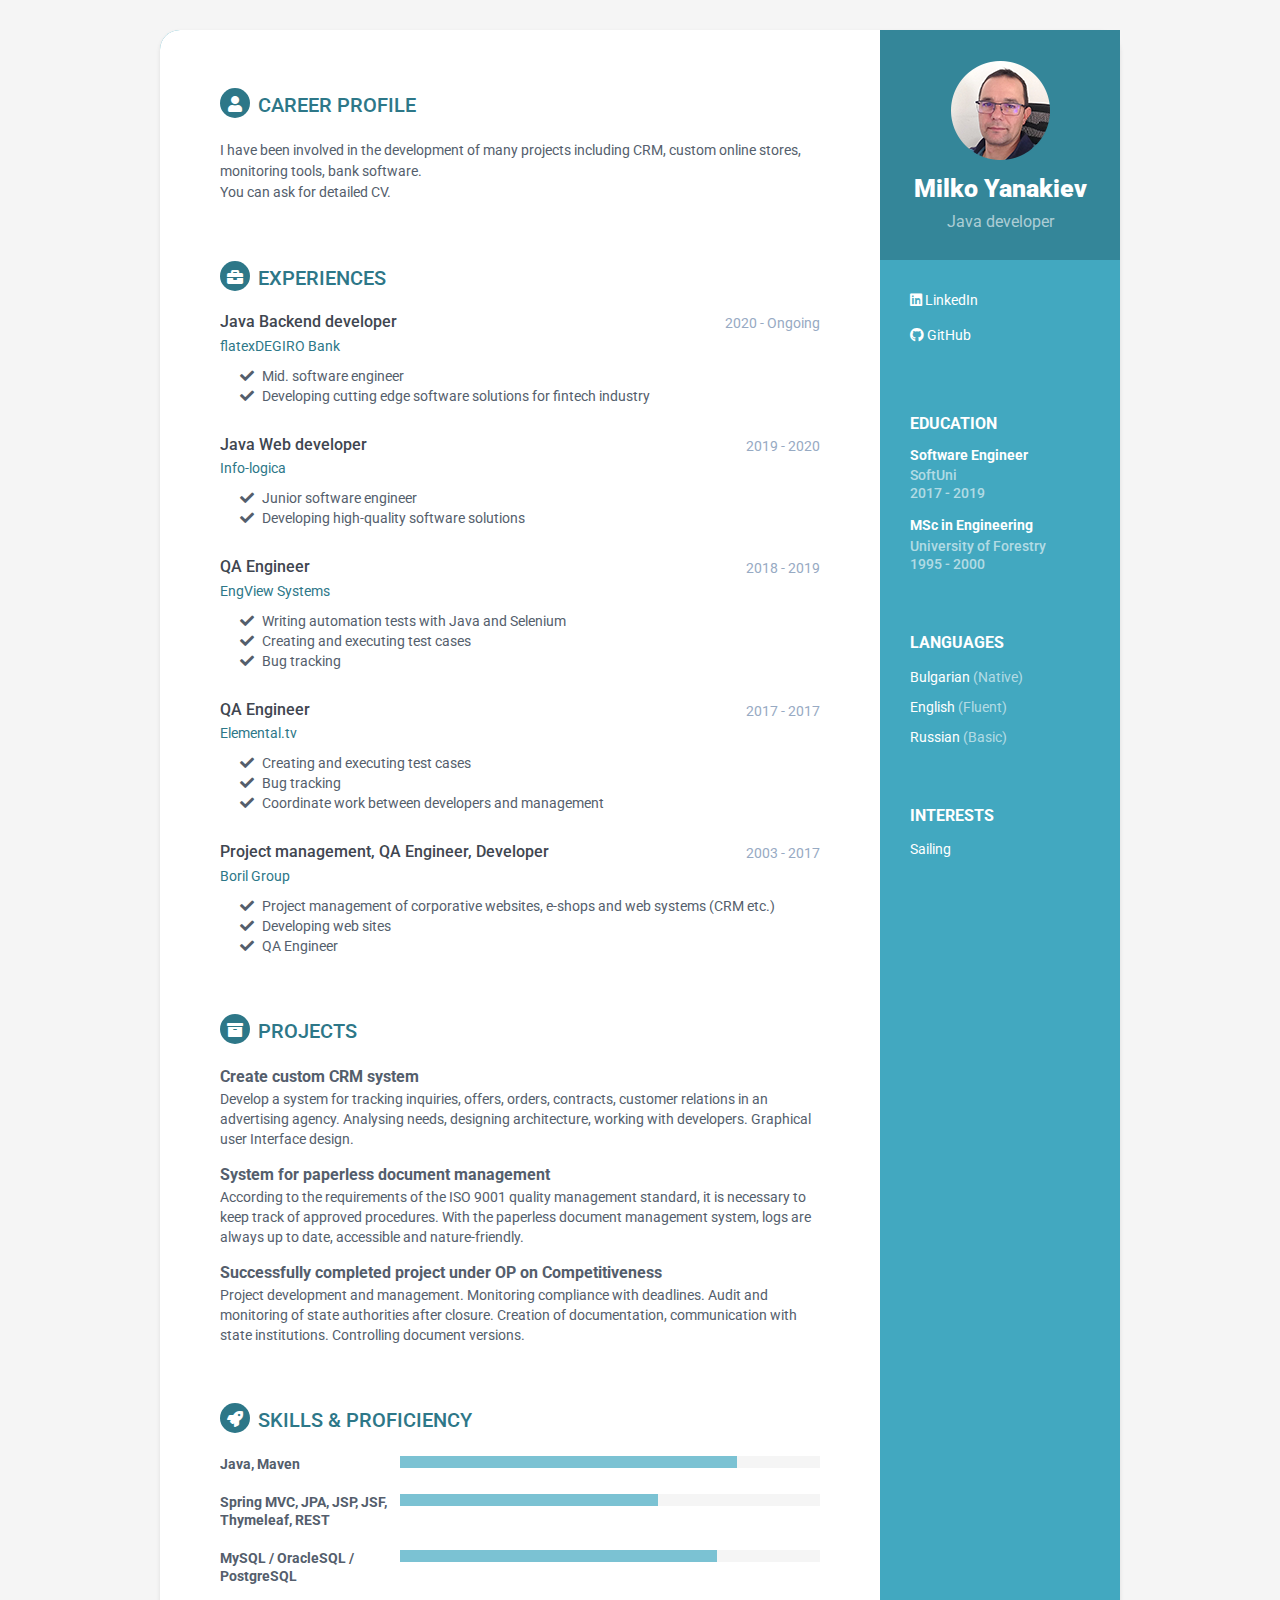
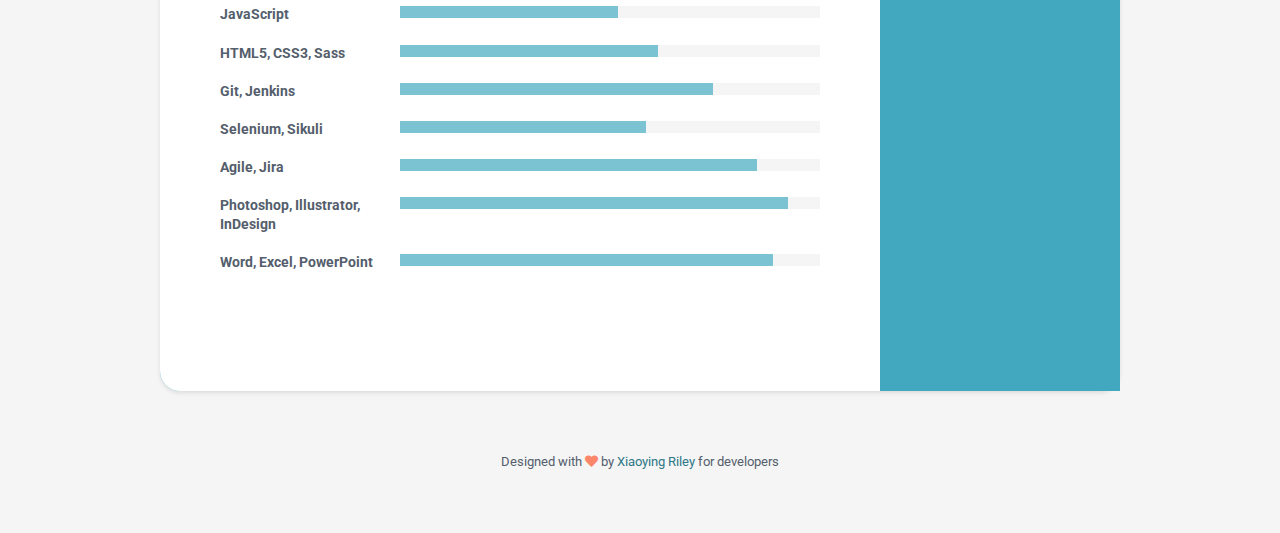
==== commit d4278abf: "Text updated." ====
--- a/index.html
+++ b/index.html
@@ -82,8 +82,7 @@
       <section class="section summary-section">
         <h2 class="section-title"><i class="fa fa-user"></i>Career Profile</h2>
         <div class="summary">
-          <p>I have been involved in the development and testing of a CRM system, online video surveillance, order
-            configurators, invoice management system, custom online stores, corporate websites, etc.</p>
+          <p>I have been involved in the development of many projects including CRM, custom online stores, monitoring tools, bank software. </br>You can ask for detailed CV.</p>
           </div><!--//summary-->
         </section><!--//section-->
 
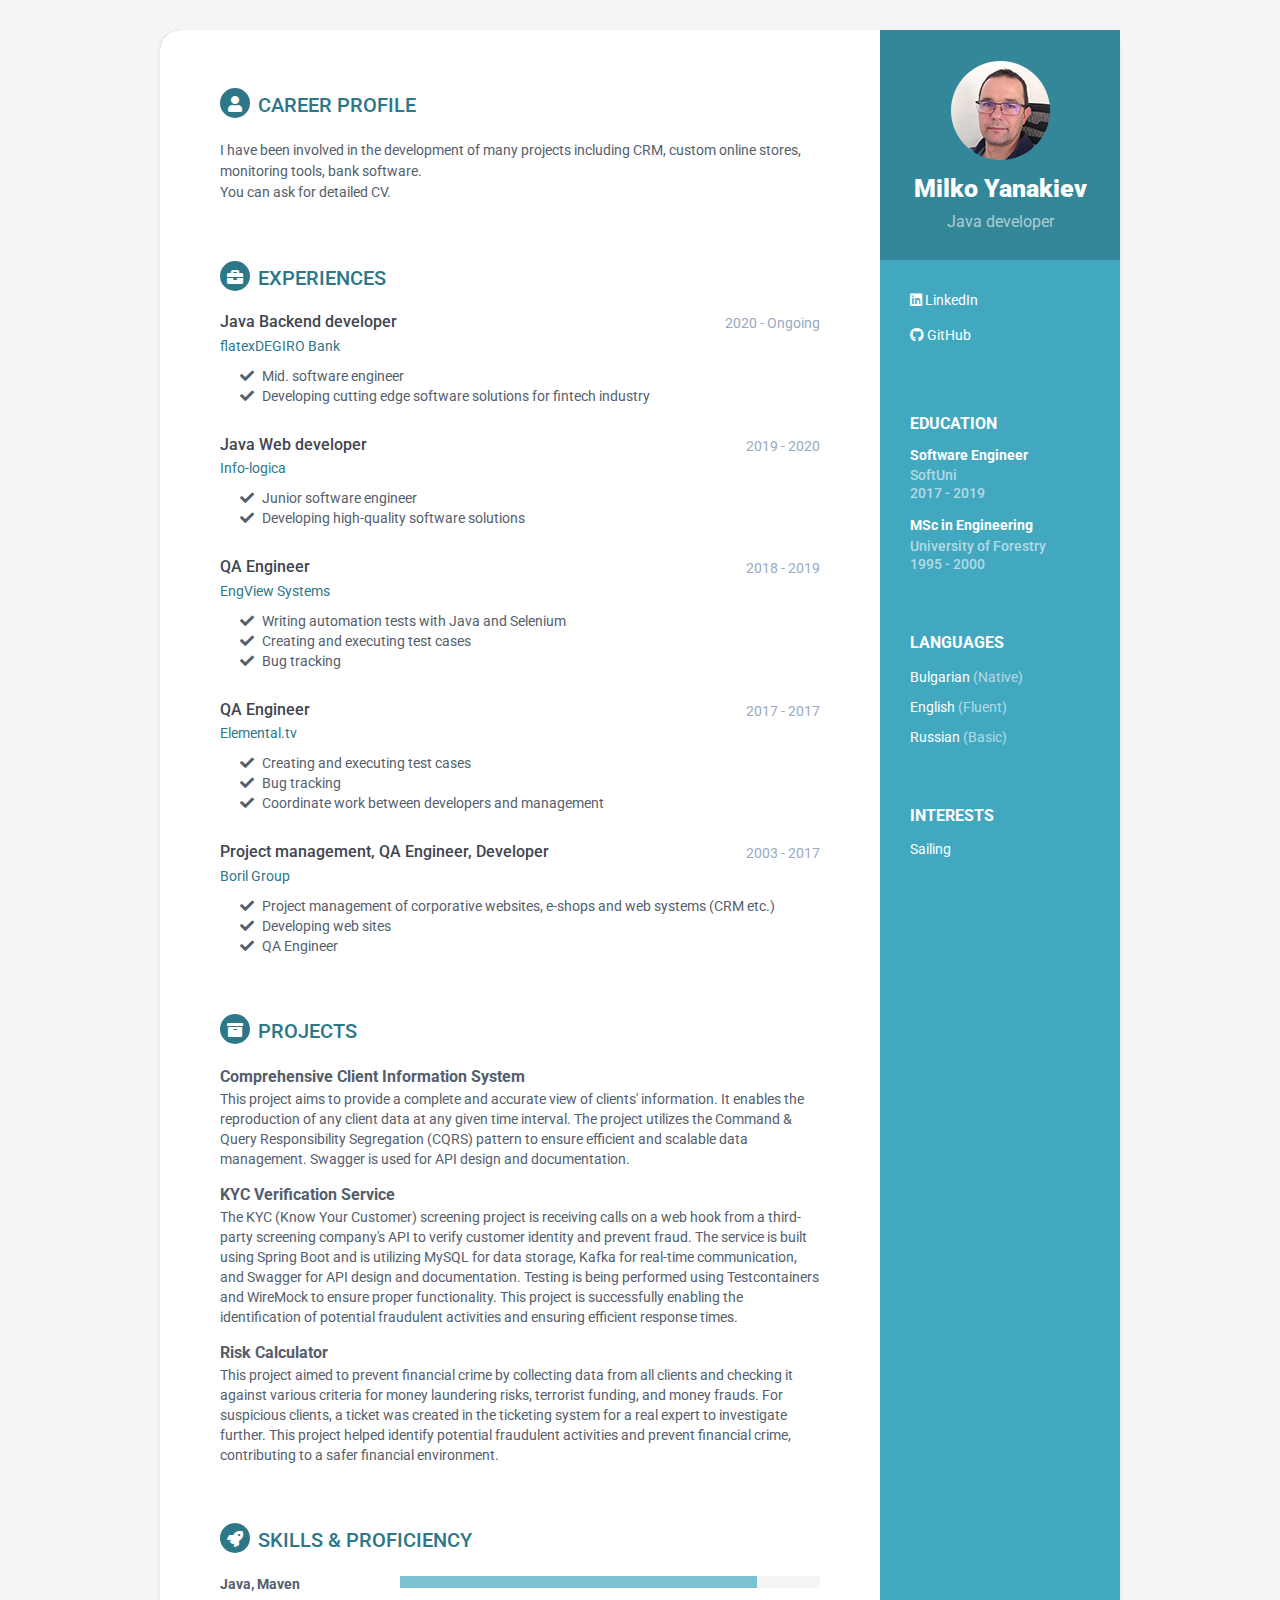
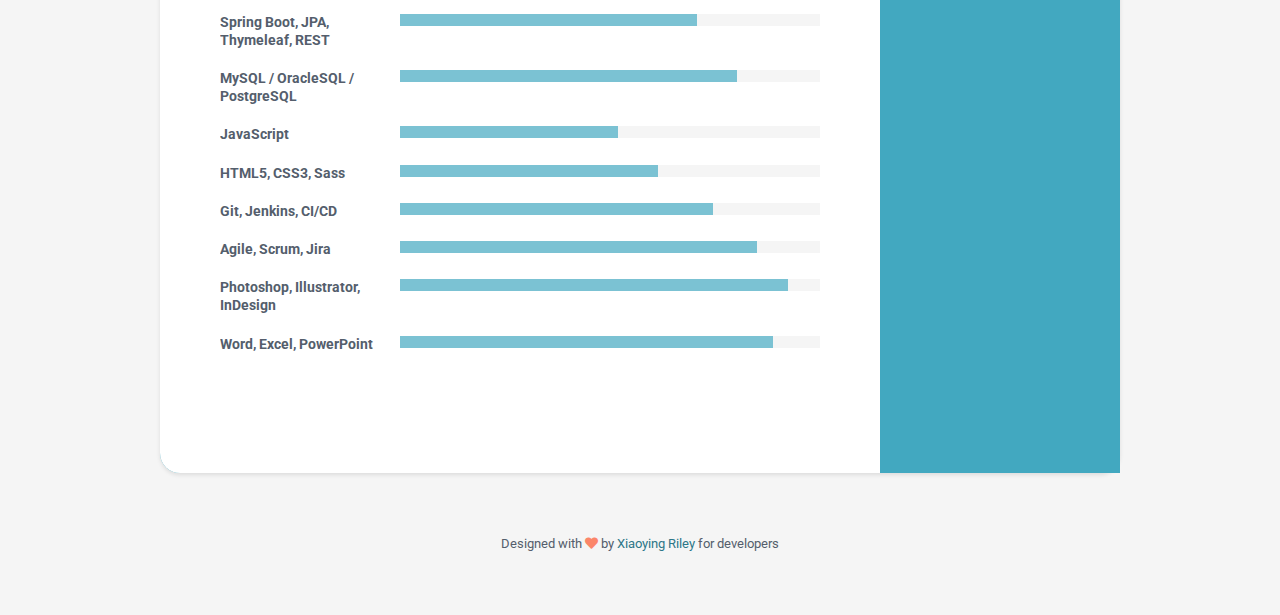
==== commit a333b4d6: "Updated projects" ====
--- a/index.html
+++ b/index.html
@@ -196,23 +196,20 @@
         <section class="section projects-section">
           <h2 class="section-title"><i class="fa fa-archive"></i>Projects</h2>
           <div class="item">
-            <span class="project-title"><strong>Create custom CRM system</strong></span>
+            <span class="project-title"><strong>Comprehensive Client Information System</strong></span>
             <br>
-            <span class="project-tagline">Develop a system for tracking inquiries, offers, orders, contracts, customer relations in an advertising agency. Analysing needs, designing architecture, working with developers. Graphical user Interface design.</span>
-          </div><!--//item-->
-          <div class="item">
-            <span class="project-title"><strong>System for paperless document management</strong></span>
+            <span class="project-tagline">This project aims to provide a complete and accurate view of clients' information. It enables the reproduction of any client data at any given time interval. The project utilizes the Command & Query Responsibility Segregation (CQRS) pattern to ensure efficient and scalable data management. Swagger is used for API design and documentation.</span>
+          </div><!--//item-->
+          <div class="item">
+            <span class="project-title"><strong>KYC Verification Service</strong></span>
             <br>
-            <span class="project-tagline">According to the requirements of the ISO 9001 quality management standard, it is necessary to keep track of approved procedures. With the paperless document management system, logs are always up to date, accessible and nature-friendly.</span>
-          </div><!--//item-->
-          <div class="item">
-            <span class="project-title"><strong>Successfully completed project under OP on Competitiveness</strong></span>
+            <span class="project-tagline">The KYC (Know Your Customer) screening project is receiving calls on a web hook from a third-party screening company's API to verify customer identity and prevent fraud. The service is built using Spring Boot and is utilizing MySQL for data storage, Kafka for real-time communication, and Swagger for API design and documentation. Testing is being performed using Testcontainers and WireMock to ensure proper functionality. This project is successfully enabling the identification of potential fraudulent activities and ensuring efficient response times.</span>
+          </div><!--//item-->
+          <div class="item">
+            <span class="project-title"><strong>Risk Calculator</strong></span>
             <br>
-            <span class="project-tagline">Project development and management. Monitoring compliance with deadlines. Audit and monitoring of state authorities after closure. Creation of documentation, communication with state institutions. Controlling document versions.
-            </span>
-          </div><!--//item-->
-
-
+            <span class="project-tagline">This project aimed to prevent financial crime by collecting data from all clients and checking it against various criteria for money laundering risks, terrorist funding, and money frauds. For suspicious clients, a ticket was created in the ticketing system for a real expert to investigate further. This project helped identify potential fraudulent activities and prevent financial crime, contributing to a safer financial environment.</span>
+          </div><!--//item-->
         </section><!--//section-->
 
         <section class="skills-section section">
@@ -222,13 +219,37 @@
             <div class="item">
               <h3 class="level-title">Java, Maven</h3>
               <div class="level-bar">
+                <div class="level-bar-inner" data-level="90%">
+                </div>
+              </div><!--//level-bar-->
+            </div><!--//item-->
+
+            <div class="item">
+              <h3 class="level-title">Spring Boot, JPA, Thymeleaf, REST</h3>
+              <div class="level-bar">
+                <div class="level-bar-inner" data-level="75%">
+                </div>
+              </div><!--//level-bar-->
+            </div><!--//item-->
+
+            <div class="item">
+              <h3 class="level-title">MySQL / OracleSQL / PostgreSQL</h3>
+              <div class="level-bar">
                 <div class="level-bar-inner" data-level="85%">
                 </div>
               </div><!--//level-bar-->
             </div><!--//item-->
 
             <div class="item">
-              <h3 class="level-title">Spring MVC, JPA, JSP, JSF, Thymeleaf, REST</h3>
+              <h3 class="level-title">JavaScript</h3>
+              <div class="level-bar">
+                <div class="level-bar-inner" data-level="55%">
+                </div>
+              </div><!--//level-bar-->
+            </div><!--//item-->
+
+            <div class="item">
+              <h3 class="level-title">HTML5, CSS3, Sass</h3>
               <div class="level-bar">
                 <div class="level-bar-inner" data-level="65%">
                 </div>
@@ -236,31 +257,7 @@
             </div><!--//item-->
 
             <div class="item">
-              <h3 class="level-title">MySQL / OracleSQL / PostgreSQL</h3>
-              <div class="level-bar">
-                <div class="level-bar-inner" data-level="80%">
-                </div>
-              </div><!--//level-bar-->
-            </div><!--//item-->
-
-            <div class="item">
-              <h3 class="level-title">JavaScript</h3>
-              <div class="level-bar">
-                <div class="level-bar-inner" data-level="55%">
-                </div>
-              </div><!--//level-bar-->
-            </div><!--//item-->
-
-            <div class="item">
-              <h3 class="level-title">HTML5, CSS3, Sass</h3>
-              <div class="level-bar">
-                <div class="level-bar-inner" data-level="65%">
-                </div>
-              </div><!--//level-bar-->
-            </div><!--//item-->
-
-            <div class="item">
-              <h3 class="level-title">Git, Jenkins</h3>
+              <h3 class="level-title">Git, Jenkins, CI/CD</h3>
               <div class="level-bar">
                 <div class="level-bar-inner" data-level="79%">
                 </div>
@@ -268,15 +265,7 @@
             </div><!--//item-->
 
             <div class="item">
-              <h3 class="level-title">Selenium, Sikuli</h3>
-              <div class="level-bar">
-                <div class="level-bar-inner" data-level="62%">
-                </div>
-              </div><!--//level-bar-->
-            </div><!--//item-->
-
-            <div class="item">
-              <h3 class="level-title">Agile, Jira</h3>
+              <h3 class="level-title">Agile, Scrum, Jira</h3>
               <div class="level-bar">
                 <div class="level-bar-inner" data-level="90%">
                 </div>
--- a/assets/css/styles.css
+++ b/assets/css/styles.css
@@ -265,7 +265,7 @@
 .main-wrapper .project-title {
     font-size: 16px;
     font-weight: 400;
-    margin-top: 0;
+    margin-top: 1em;
     margin-bottom: 1em;
 }
 
